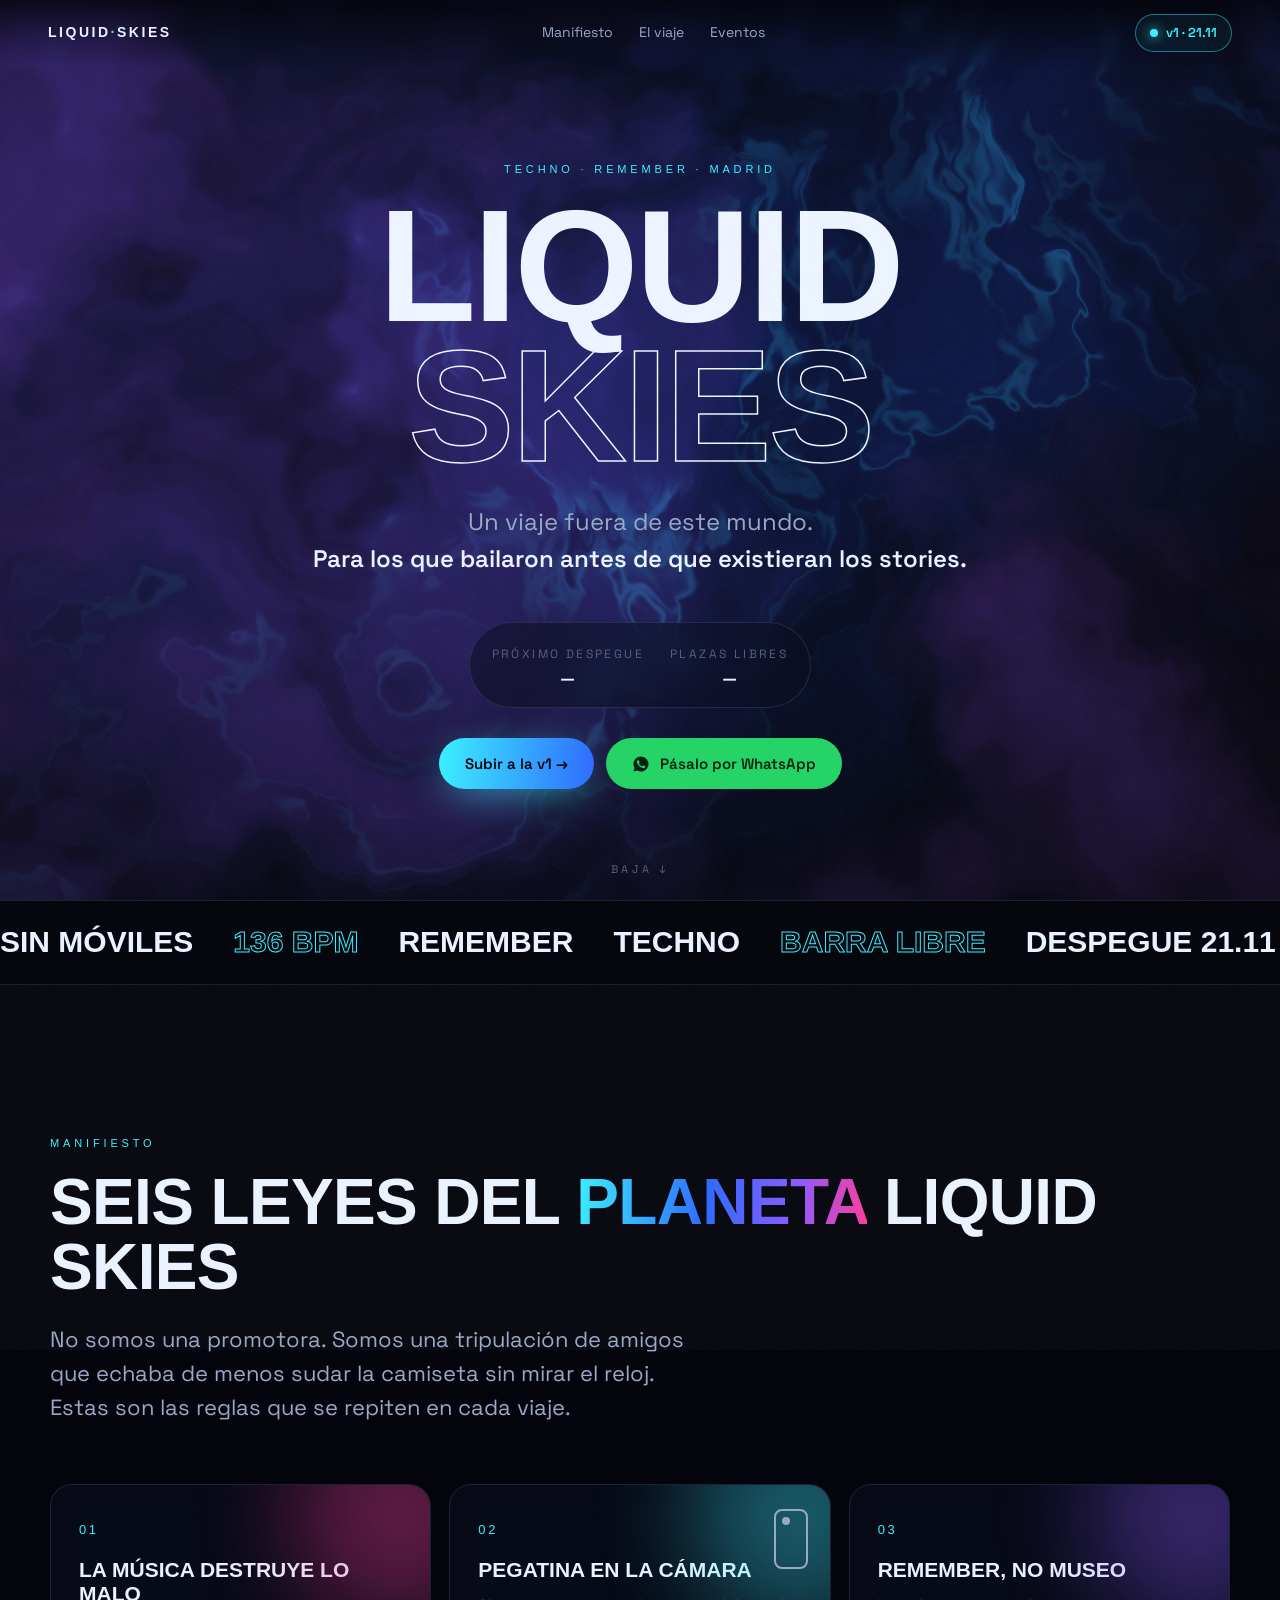
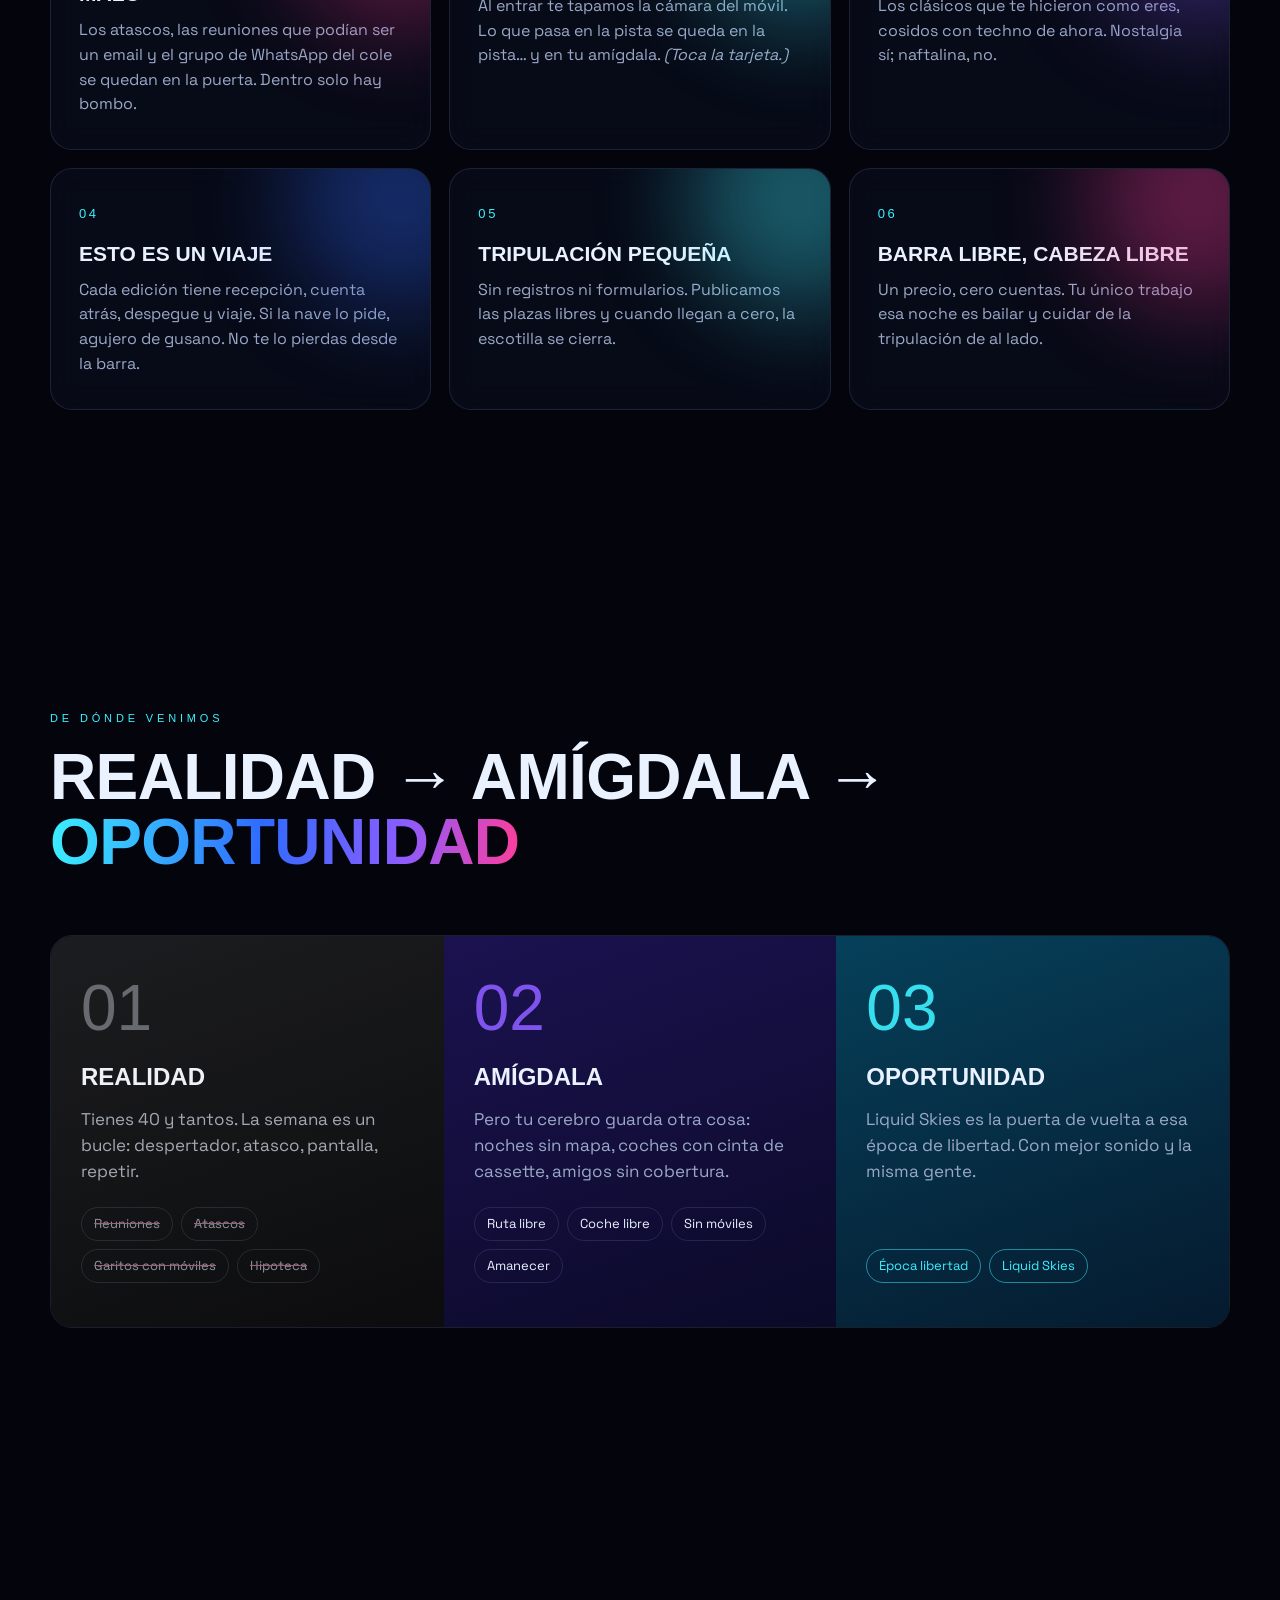
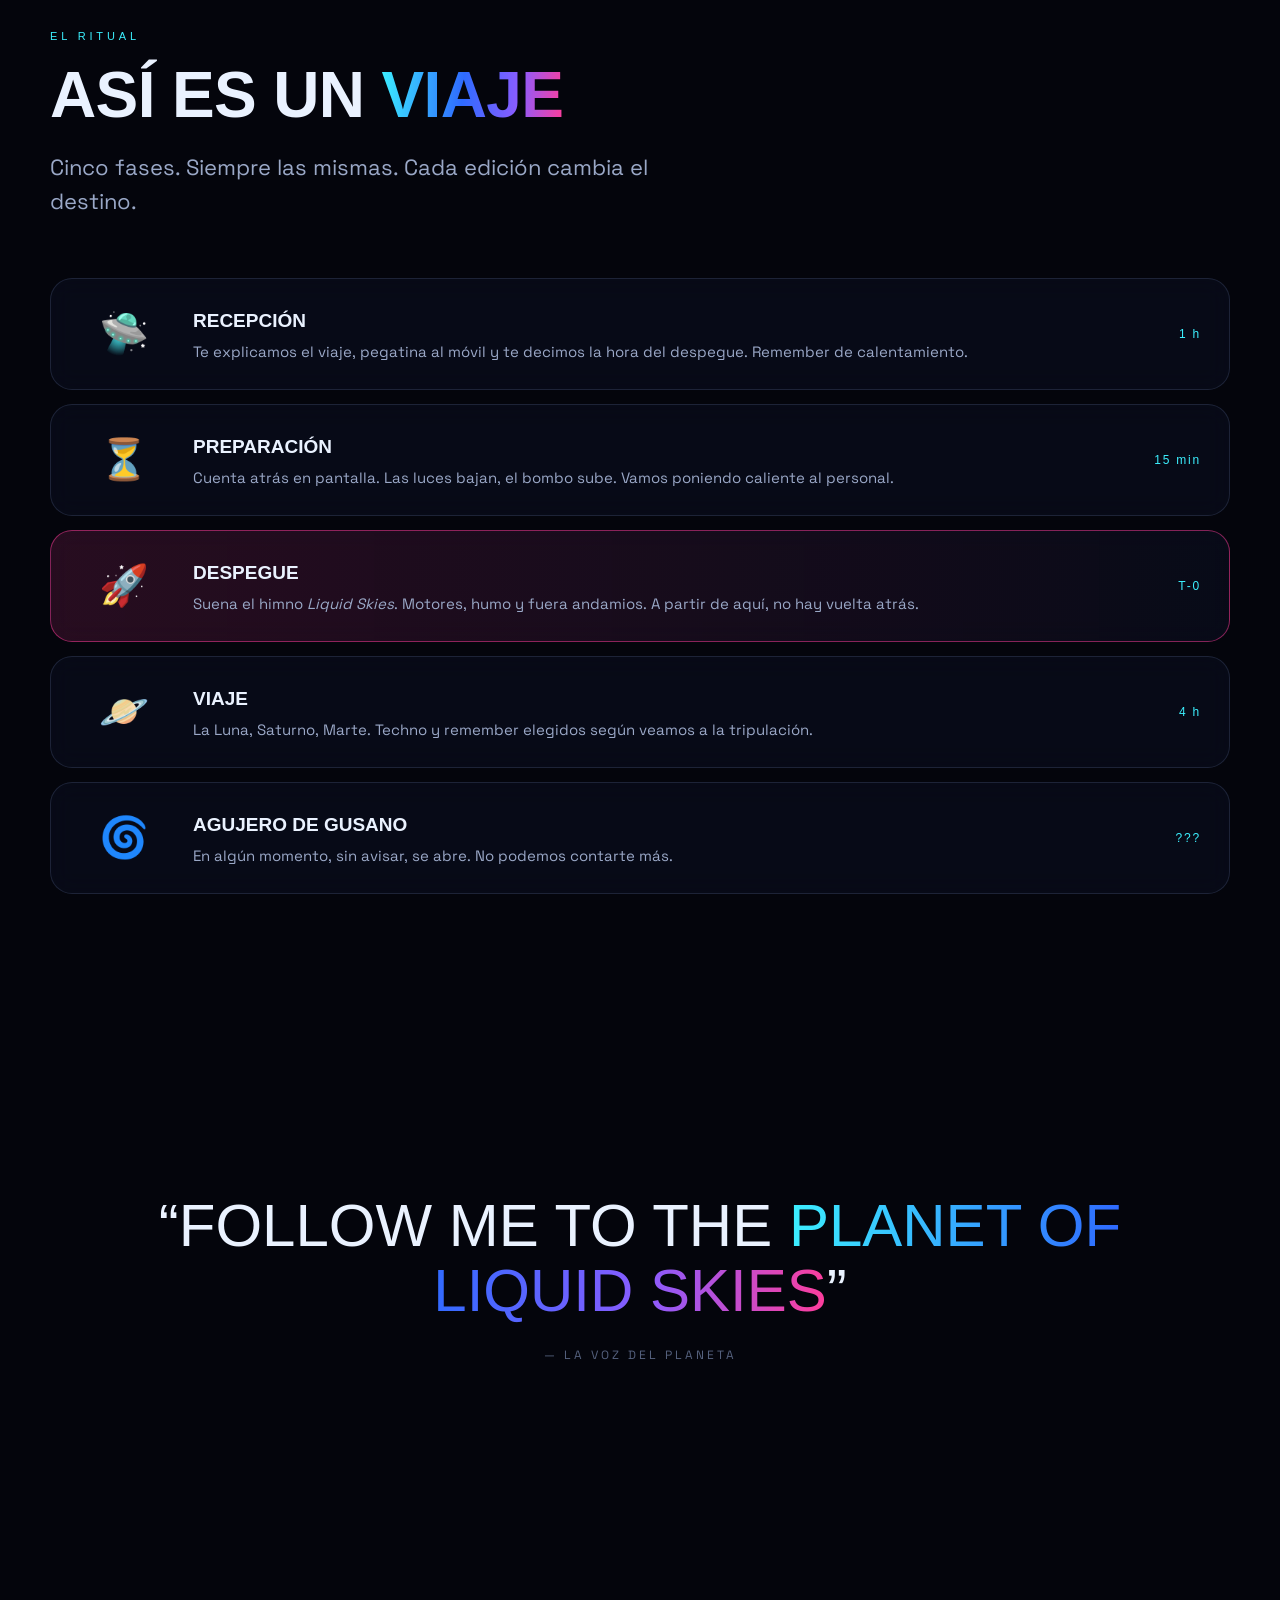
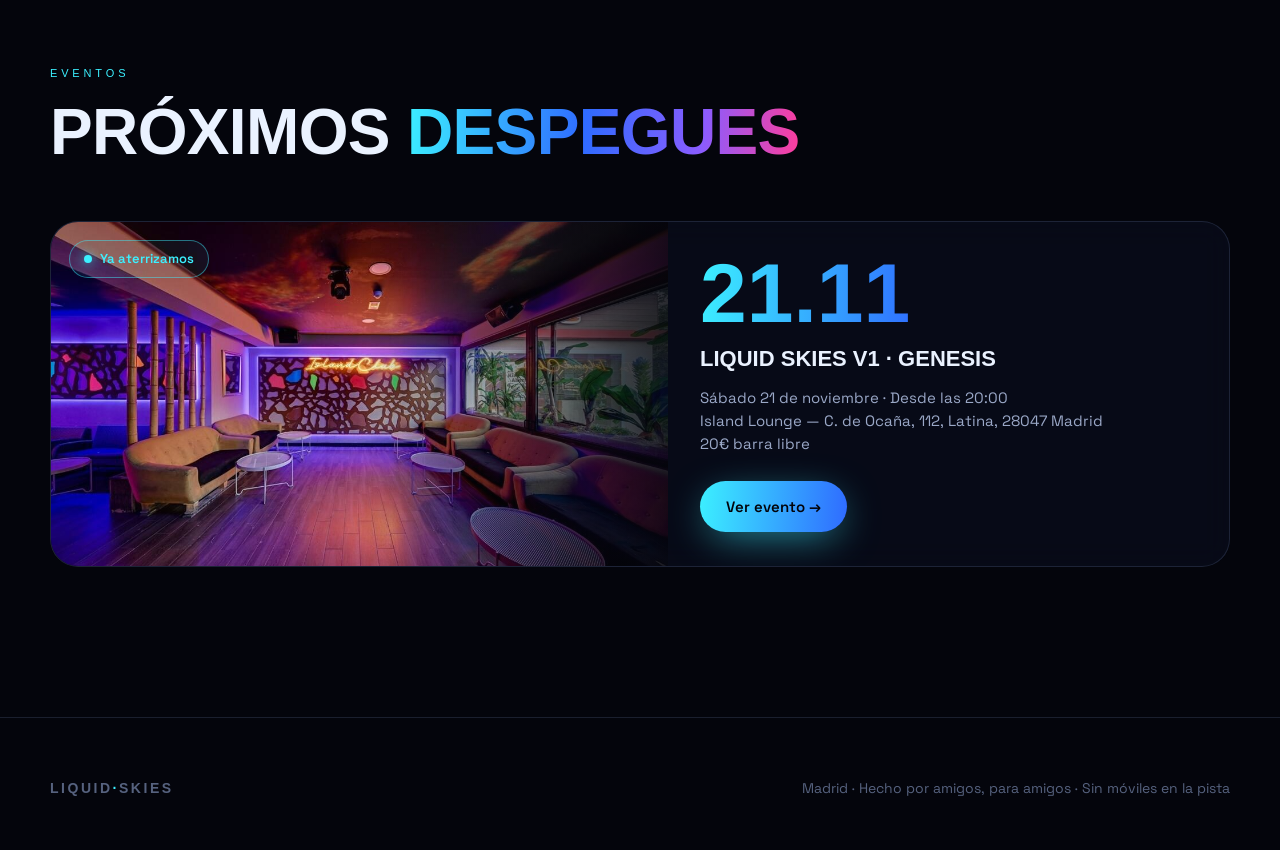
==== index.html @ a75ad68e "Liquid Skies web v1: manifiesto, viaje, evento v1 y plazas libres Co-Authored-By: Claude Opus 5.5 <n" ====
<!doctype html>
<html lang="es">
<head>
<meta charset="utf-8">
<meta name="viewport" content="width=device-width, initial-scale=1, viewport-fit=cover">
<title>Liquid Skies · Techno & Remember · Madrid</title>
<meta name="description" content="Liquid Skies: un viaje fuera de este mundo. Fiestas de techno y remember en Madrid para los que bailaron antes de que existieran los stories.">
<link rel="canonical" href="https://liquid-skies.netlify.app/">
<meta name="theme-color" content="#04050c">
<meta property="og:type" content="website">
<meta property="og:site_name" content="Liquid Skies">
<meta property="og:locale" content="es_ES">
<meta property="og:url" content="https://liquid-skies.netlify.app/">
<meta property="og:title" content="Liquid Skies · Un viaje fuera de este mundo">
<meta property="og:description" content="Techno & remember en Madrid. Próximo despegue: sábado 21 de noviembre en Island Lounge.">
<meta property="og:image" content="https://liquid-skies.netlify.app/img/og-home.jpg">
<meta property="og:image:width" content="1200">
<meta property="og:image:height" content="630">
<meta name="twitter:card" content="summary_large_image">
<meta name="twitter:image" content="https://liquid-skies.netlify.app/img/og-home.jpg">
<link rel="icon" href="/img/favicon.svg" type="image/svg+xml">
<link rel="apple-touch-icon" href="/img/apple-touch-icon.png">
<link rel="preconnect" href="https://fonts.googleapis.com">
<link rel="preconnect" href="https://fonts.gstatic.com" crossorigin>
<link href="https://fonts.googleapis.com/css2?family=Space+Grotesk:wght@400;500;600;700&family=Syncopate:wght@400;700&display=swap" rel="stylesheet">
<link rel="stylesheet" href="/css/style.css">
</head>
<body data-share="🌌 Liquid Skies v1 · Techno & Remember · Sáb 21 Nov, Island Lounge (Latina) desde las 20:00. Barra libre 20€. ¿Te subes a la nave?">
<canvas id="sky" aria-hidden="true"></canvas>
<div class="grain" aria-hidden="true"></div>

<nav class="nav">
  <a class="logo" href="/">LIQUID<span>·</span>SKIES</a>
  <ul>
    <li><a href="#manifiesto">Manifiesto</a></li>
    <li><a href="#viaje">El viaje</a></li>
    <li><a href="#eventos">Eventos</a></li>
  </ul>
  <a class="pill" href="/eventos/v1/"><i class="dot"></i>v1 · 21.11</a>
</nav>

<header class="hero">
  <div>
    <p class="eyebrow">Techno · Remember · Madrid</p>
    <h1>Liquid<span class="l2">Skies</span></h1>
    <p class="tag">Un viaje fuera de este mundo.<br><b>Para los que bailaron antes de que existieran los stories.</b></p>
    <div class="hero-card">
      <span><span class="k">Próximo despegue</span><br><span class="v" id="count-mini">—</span></span>
      <span><span class="k">Plazas libres</span><br><span class="v" data-seats-num>—</span></span>
    </div>
    <div class="btns">
      <a class="btn primary" href="/eventos/v1/">Subir a la v1 →</a>
      <a class="btn wa" data-wa target="_blank" rel="noopener"><svg viewBox="0 0 24 24" fill="currentColor"><path d="M12 2a10 10 0 0 0-8.6 15.1L2 22l5-1.3A10 10 0 1 0 12 2Zm5.4 14.2c-.2.6-1.3 1.2-1.8 1.2-.5.1-1 .1-3.3-.8-2.8-1.1-4.5-4-4.7-4.2-.1-.2-1.1-1.5-1.1-2.8s.7-2 1-2.3c.2-.3.5-.3.7-.3h.5c.2 0 .4 0 .6.5l.8 2c.1.2.1.3 0 .5l-.3.5-.4.4c-.1.1-.3.3-.1.6.2.3.8 1.3 1.7 2.1 1.2 1 2.1 1.3 2.4 1.5.3.1.5.1.6-.1l.9-1c.2-.3.4-.2.6-.1l1.9.9c.3.1.5.2.5.3.1.2.1.7-.1 1.3Z"/></svg>Pásalo por WhatsApp</a>
    </div>
  </div>
  <span class="scroll-hint">Baja ↓</span>
</header>

<div class="marquee" aria-hidden="true"><div class="track">
  <span>Sin móviles</span><span>136 BPM</span><span>Remember</span><span>Techno</span><span>Barra libre</span><span>Despegue 21.11</span><span>Madrid</span><span>Liquid Skies</span>
  <span>Sin móviles</span><span>136 BPM</span><span>Remember</span><span>Techno</span><span>Barra libre</span><span>Despegue 21.11</span><span>Madrid</span><span>Liquid Skies</span>
</div></div>

<section id="manifiesto">
  <div class="wrap">
    <p class="eyebrow rv">Manifiesto</p>
    <h2 class="rv">Seis leyes del <span class="grad">planeta</span> Liquid Skies</h2>
    <p class="lead rv">No somos una promotora. Somos una tripulación de amigos que echaba de menos sudar la camiseta sin mirar el reloj. Estas son las reglas que se repiten en cada viaje.</p>
    <div class="rules">
      <article class="rule rv">
        <div class="glow" style="background:var(--pink)"></div>
        <span class="n">01</span>
        <h3>La música destruye lo malo</h3>
        <p>Los atascos, las reuniones que podían ser un email y el grupo de WhatsApp del cole se quedan en la puerta. Dentro solo hay bombo.</p>
      </article>
      <article class="rule rv">
        <div class="glow" style="background:var(--cyan)"></div>
        <div class="phone" aria-hidden="true"><i class="sticker"></i></div>
        <span class="n">02</span>
        <h3>Pegatina en la cámara</h3>
        <p>Al entrar te tapamos la cámara del móvil. Lo que pasa en la pista se queda en la pista… y en tu amígdala. <em>(Toca la tarjeta.)</em></p>
      </article>
      <article class="rule rv">
        <div class="glow" style="background:var(--violet)"></div>
        <span class="n">03</span>
        <h3>Remember, no museo</h3>
        <p>Los clásicos que te hicieron como eres, cosidos con techno de ahora. Nostalgia sí; naftalina, no.</p>
      </article>
      <article class="rule rv">
        <div class="glow" style="background:var(--blue)"></div>
        <span class="n">04</span>
        <h3>Esto es un viaje</h3>
        <p>Cada edición tiene recepción, cuenta atrás, despegue y viaje. Si la nave lo pide, agujero de gusano. No te lo pierdas desde la barra.</p>
      </article>
      <article class="rule rv">
        <div class="glow" style="background:var(--cyan)"></div>
        <span class="n">05</span>
        <h3>Tripulación pequeña</h3>
        <p>Sin registros ni formularios. Publicamos las plazas libres y cuando llegan a cero, la escotilla se cierra.</p>
      </article>
      <article class="rule rv">
        <div class="glow" style="background:var(--pink)"></div>
        <span class="n">06</span>
        <h3>Barra libre, cabeza libre</h3>
        <p>Un precio, cero cuentas. Tu único trabajo esa noche es bailar y cuidar de la tripulación de al lado.</p>
      </article>
    </div>
  </div>
</section>

<section>
  <div class="wrap">
    <p class="eyebrow rv">De dónde venimos</p>
    <h2 class="rv">Realidad → Amígdala → <span class="grad">Oportunidad</span></h2>
    <div class="arc rv">
      <div class="a1">
        <span class="num">01</span>
        <h3>Realidad</h3>
        <p>Tienes 40 y tantos. La semana es un bucle: despertador, atasco, pantalla, repetir.</p>
        <ul><li>Reuniones</li><li>Atascos</li><li>Garitos con móviles</li><li>Hipoteca</li></ul>
      </div>
      <div class="a2">
        <span class="num">02</span>
        <h3>Amígdala</h3>
        <p>Pero tu cerebro guarda otra cosa: noches sin mapa, coches con cinta de cassette, amigos sin cobertura.</p>
        <ul><li>Ruta libre</li><li>Coche libre</li><li>Sin móviles</li><li>Amanecer</li></ul>
      </div>
      <div class="a3">
        <span class="num">03</span>
        <h3>Oportunidad</h3>
        <p>Liquid Skies es la puerta de vuelta a esa época de libertad. Con mejor sonido y la misma gente.</p>
        <ul><li>Época libertad</li><li>Liquid Skies</li></ul>
      </div>
    </div>
  </div>
</section>

<section id="viaje">
  <div class="wrap">
    <p class="eyebrow rv">El ritual</p>
    <h2 class="rv">Así es un <span class="grad">viaje</span></h2>
    <p class="lead rv">Cinco fases. Siempre las mismas. Cada edición cambia el destino.</p>
    <div class="trip">
      <div class="stage rv"><div class="ic">🛸</div><div><h3>Recepción</h3><p>Te explicamos el viaje, pegatina al móvil y te decimos la hora del despegue. Remember de calentamiento.</p></div><span class="t">1 h</span></div>
      <div class="stage rv"><div class="ic">⏳</div><div><h3>Preparación</h3><p>Cuenta atrás en pantalla. Las luces bajan, el bombo sube. Vamos poniendo caliente al personal.</p></div><span class="t">15 min</span></div>
      <div class="stage boom rv"><div class="ic">🚀</div><div><h3>Despegue</h3><p>Suena el himno <em>Liquid Skies</em>. Motores, humo y fuera andamios. A partir de aquí, no hay vuelta atrás.</p></div><span class="t">T-0</span></div>
      <div class="stage rv"><div class="ic">🪐</div><div><h3>Viaje</h3><p>La Luna, Saturno, Marte. Techno y remember elegidos según veamos a la tripulación.</p></div><span class="t">4 h</span></div>
      <div class="stage rv"><div class="ic">🌀</div><div><h3>Agujero de gusano</h3><p>En algún momento, sin avisar, se abre. No podemos contarte más.</p></div><span class="t">???</span></div>
    </div>
  </div>
</section>

<section class="quote">
  <div class="wrap">
    <blockquote class="rv">“Follow me to the <span class="grad">planet of liquid skies</span>”</blockquote>
    <cite class="rv">— la voz del planeta</cite>
  </div>
</section>

<section id="eventos">
  <div class="wrap">
    <p class="eyebrow rv">Eventos</p>
    <h2 class="rv">Próximos <span class="grad">despegues</span></h2>
    <div class="events" id="eventos-list"></div>
  </div>
</section>

<footer>
  <div class="wrap">
    <span class="logo">LIQUID<span>·</span>SKIES</span>
    <span>Madrid · Hecho por amigos, para amigos · Sin móviles en la pista</span>
  </div>
</footer>

<script src="/js/main.js" type="module"></script>
</body>
</html>
---- css/style.css ----
:root {
  --bg: #04050c;
  --bg-2: #0a0d1c;
  --ink: #eaf2ff;
  --ink-dim: #9aa8c7;
  --ink-faint: #56627f;
  --cyan: #3cf0ff;
  --blue: #2f6bff;
  --violet: #8b5cff;
  --pink: #ff3d9a;
  --line: rgba(160, 190, 255, 0.14);
  --glass: rgba(12, 16, 34, 0.55);
  --radius: 22px;
  --display: "Syncopate", "Arial Black", sans-serif;
  --body: "Space Grotesk", system-ui, sans-serif;
  --gutter: clamp(16px, 4vw, 48px);
}

* { box-sizing: border-box; margin: 0; padding: 0; }
html { scroll-behavior: smooth; }
body {
  background: var(--bg);
  color: var(--ink);
  font-family: var(--body);
  font-size: 17px;
  line-height: 1.55;
  overflow-x: hidden;
  -webkit-font-smoothing: antialiased;
}
img { max-width: 100%; display: block; }
a { color: inherit; }
::selection { background: var(--cyan); color: var(--bg); }

/* ---------- Sky canvas ---------- */
#sky {
  position: fixed; inset: 0; width: 100%; height: 100%;
  z-index: -2;
  background: radial-gradient(120% 80% at 50% 0%, #10225a 0%, #070b1f 45%, var(--bg) 100%);
}
.grain {
  position: fixed; inset: -50%; z-index: -1; pointer-events: none; opacity: .07;
  background-image: url("data:image/svg+xml;utf8,<svg xmlns='http://www.w3.org/2000/svg' width='160' height='160'><filter id='n'><feTurbulence type='fractalNoise' baseFrequency='.9' numOctaves='2'/></filter><rect width='100%' height='100%' filter='url(%23n)'/></svg>");
  animation: grain 1s steps(4) infinite;
}
@keyframes grain { 0%{transform:translate(0,0)} 25%{transform:translate(-3%,2%)} 50%{transform:translate(2%,-3%)} 75%{transform:translate(-2%,-1%)} }

/* ---------- Nav ---------- */
.nav {
  position: fixed; top: 0; left: 0; right: 0; z-index: 50;
  display: flex; align-items: center; justify-content: space-between; gap: 16px;
  padding: 14px var(--gutter);
  background: linear-gradient(to bottom, rgba(4,5,12,.85), rgba(4,5,12,0));
  backdrop-filter: blur(6px);
}
.logo { font-family: var(--display); font-weight: 700; letter-spacing: .18em; font-size: 14px; text-decoration: none; white-space: nowrap; }
.logo span { color: var(--cyan); }
.nav ul { display: flex; gap: 26px; list-style: none; font-size: 14px; }
.nav ul a { text-decoration: none; color: var(--ink-dim); transition: color .2s; }
.nav ul a:hover { color: var(--ink); }
.pill {
  display: inline-flex; align-items: center; gap: 8px;
  padding: 8px 14px; border-radius: 99px; font-size: 13px; font-weight: 600; text-decoration: none;
  border: 1px solid rgba(60,240,255,.45); color: var(--cyan); white-space: nowrap;
  background: rgba(60,240,255,.06);
}
.dot { width: 8px; height: 8px; border-radius: 50%; background: var(--cyan); box-shadow: 0 0 12px var(--cyan); animation: pulse 1.6s infinite; }
@keyframes pulse { 50% { opacity: .25; } }
@media (max-width: 760px) { .nav ul { display: none; } }

/* ---------- Layout ---------- */
section { padding: clamp(80px, 12vw, 150px) var(--gutter); position: relative; }
.wrap { max-width: 1180px; margin: 0 auto; }
.eyebrow { font-family: var(--display); font-size: 11px; letter-spacing: .35em; text-transform: uppercase; color: var(--cyan); margin-bottom: 18px; }
h2 { font-family: var(--display); font-weight: 700; font-size: clamp(30px, 5.4vw, 64px); line-height: 1.02; letter-spacing: -.01em; text-transform: uppercase; }
.lead { font-size: clamp(18px, 2vw, 22px); color: var(--ink-dim); max-width: 640px; margin-top: 22px; }
.grad { background: linear-gradient(95deg, var(--cyan), var(--blue) 45%, var(--violet) 75%, var(--pink)); -webkit-background-clip: text; background-clip: text; color: transparent; }

/* ---------- Hero ---------- */
.hero { min-height: 100svh; display: grid; place-items: center; text-align: center; padding-top: 110px; padding-bottom: 60px; }
.hero h1 {
  font-family: var(--display); font-weight: 700; text-transform: uppercase;
  font-size: clamp(44px, 12.5vw, 190px); line-height: .88; letter-spacing: -.02em;
  mix-blend-mode: screen;
}
.hero h1 .l2 { display: block; -webkit-text-stroke: 1.5px var(--ink); color: transparent; }
.hero .tag { margin-top: 26px; font-size: clamp(17px, 2.2vw, 24px); color: var(--ink-dim); }
.hero .tag b { color: var(--ink); font-weight: 600; }
.hero-card {
  margin: 44px auto 0; display: inline-flex; flex-wrap: wrap; justify-content: center; align-items: center; gap: 12px 26px;
  padding: 16px 22px; border-radius: 99px; border: 1px solid var(--line); background: var(--glass); backdrop-filter: blur(14px);
}
.hero-card .k { font-size: 12px; letter-spacing: .2em; text-transform: uppercase; color: var(--ink-faint); }
.hero-card .v { font-weight: 700; font-variant-numeric: tabular-nums; }
.btns { display: flex; flex-wrap: wrap; gap: 12px; justify-content: center; margin-top: 30px; }
.btn {
  display: inline-flex; align-items: center; gap: 10px; cursor: pointer;
  padding: 16px 26px; border-radius: 99px; font: 600 15px var(--body); text-decoration: none;
  border: 1px solid var(--line); color: var(--ink); background: rgba(255,255,255,.04);
  transition: transform .2s, background .2s, box-shadow .2s;
}
.btn:hover { transform: translateY(-2px); background: rgba(255,255,255,.08); }
.btn.primary { background: linear-gradient(95deg, var(--cyan), var(--blue)); color: #02030a; border: 0; box-shadow: 0 10px 40px -10px rgba(60,240,255,.7); }
.btn.wa { background: #25d366; color: #04210f; border: 0; }
.btn svg { width: 18px; height: 18px; }
.scroll-hint { position: absolute; bottom: 22px; left: 50%; transform: translateX(-50%); font-size: 11px; letter-spacing: .3em; color: var(--ink-faint); text-transform: uppercase; }

/* ---------- Marquee ---------- */
.marquee { overflow: hidden; border-block: 1px solid var(--line); padding: 18px 0; background: rgba(4,5,12,.6); backdrop-filter: blur(4px); }
.marquee .track { display: flex; width: max-content; animation: marq 30s linear infinite; }
.marquee span { font-family: var(--display); font-weight: 700; font-size: clamp(18px, 2.6vw, 30px); text-transform: uppercase; padding-right: 40px; white-space: nowrap; }
.marquee span:nth-child(3n+2) { color: transparent; -webkit-text-stroke: 1px var(--cyan); }
@keyframes marq { to { transform: translateX(-50%); } }

/* ---------- Manifiesto ---------- */
.rules { display: grid; grid-template-columns: repeat(auto-fit, minmax(300px, 1fr)); gap: 18px; margin-top: 60px; }
.rule {
  position: relative; padding: 30px 28px 32px; border-radius: var(--radius);
  border: 1px solid var(--line); background: var(--glass); backdrop-filter: blur(14px);
  overflow: hidden; transition: transform .35s, border-color .35s;
}
.rule:hover { transform: translateY(-6px) rotate(-.4deg); border-color: rgba(60,240,255,.5); }
.rule .n { font-family: var(--display); font-size: 13px; color: var(--cyan); letter-spacing: .2em; }
.rule h3 { font-family: var(--display); text-transform: uppercase; font-size: 21px; line-height: 1.15; margin: 16px 0 12px; }
.rule p { color: var(--ink-dim); font-size: 16px; }
.rule .glow { position: absolute; width: 220px; height: 220px; right: -80px; top: -80px; border-radius: 50%; filter: blur(50px); opacity: .35; pointer-events: none; }

/* phone + sticker */
.phone { position: absolute; right: 22px; top: 24px; width: 34px; height: 60px; border-radius: 8px; border: 2px solid var(--ink-dim); }
.phone::before { content: ""; position: absolute; top: 6px; left: 6px; width: 8px; height: 8px; border-radius: 50%; background: var(--ink-dim); }
.phone .sticker {
  position: absolute; top: 1px; left: 1px; width: 20px; height: 20px; border-radius: 50%;
  background: conic-gradient(var(--cyan), var(--violet), var(--pink), var(--cyan));
  transform: scale(0) rotate(-120deg); transition: transform .45s cubic-bezier(.3,1.8,.5,1);
}
.rule:hover .phone .sticker, .rule.stuck .phone .sticker { transform: scale(1) rotate(0); }

/* ---------- Realidad / Amígdala / Oportunidad ---------- */
.arc { display: grid; grid-template-columns: repeat(3, 1fr); gap: 0; margin-top: 60px; border-radius: var(--radius); overflow: hidden; border: 1px solid var(--line); }
.arc > div { padding: 40px 30px 44px; position: relative; min-height: 360px; display: flex; flex-direction: column; }
.arc .num { font-family: var(--display); font-size: 64px; line-height: 1; opacity: .9; }
.arc h3 { font-family: var(--display); text-transform: uppercase; font-size: 24px; margin: 18px 0 10px; }
.arc p { color: var(--ink-dim); }
.arc ul { list-style: none; margin-top: auto; padding-top: 22px; display: flex; flex-wrap: wrap; gap: 8px; }
.arc li { font-size: 13px; padding: 6px 12px; border-radius: 99px; border: 1px solid var(--line); }
.arc .a1 { background: linear-gradient(160deg, #1a1d26, #0b0c11); filter: saturate(.3); }
.arc .a1 .num { color: #6b7385; }
.arc .a1 li { text-decoration: line-through; text-decoration-color: var(--pink); color: #8b93a6; }
.arc .a2 { background: linear-gradient(160deg, #1b1250, #0b0a28); }
.arc .a2 .num { color: var(--violet); }
.arc .a3 { background: linear-gradient(160deg, #06405a, #051a2e); }
.arc .a3 .num { color: var(--cyan); }
.arc .a3 li { border-color: rgba(60,240,255,.5); color: var(--cyan); }
@media (max-width: 860px) { .arc { grid-template-columns: 1fr; } .arc > div { min-height: 0; } }

/* ---------- Viaje (timeline) ---------- */
.trip { margin-top: 60px; display: grid; gap: 14px; }
.stage {
  display: grid; grid-template-columns: 90px 1fr auto; gap: 24px; align-items: center;
  padding: 24px 28px; border-radius: var(--radius); border: 1px solid var(--line); background: var(--glass); backdrop-filter: blur(12px);
}
.stage .ic { font-size: 40px; text-align: center; }
.stage h3 { font-family: var(--display); text-transform: uppercase; font-size: 19px; }
.stage p { color: var(--ink-dim); font-size: 15px; margin-top: 4px; }
.stage .t { font-family: var(--display); font-size: 12px; letter-spacing: .15em; color: var(--cyan); text-align: right; white-space: nowrap; }
.stage.boom { border-color: rgba(255,61,154,.5); background: linear-gradient(90deg, rgba(255,61,154,.14), var(--glass)); }
@media (max-width: 640px) {
  .stage { grid-template-columns: 50px 1fr; gap: 14px; padding: 20px; }
  .stage .ic { font-size: 30px; }
  .stage .t { grid-column: 2; text-align: left; }
}

/* ---------- Quote ---------- */
.quote { text-align: center; }
.quote blockquote { font-family: var(--display); text-transform: uppercase; font-size: clamp(26px, 5vw, 60px); line-height: 1.08; max-width: 1000px; margin: 0 auto; }
.quote cite { display: block; margin-top: 22px; color: var(--ink-faint); font-style: normal; letter-spacing: .25em; font-size: 12px; text-transform: uppercase; }

/* ---------- Eventos ---------- */
.events { display: grid; gap: 22px; margin-top: 56px; }
.ev {
  display: grid; grid-template-columns: 1.1fr 1fr; border-radius: 28px; overflow: hidden;
  border: 1px solid var(--line); background: var(--glass); backdrop-filter: blur(14px); text-decoration: none;
  transition: transform .35s, border-color .35s;
}
.ev:hover { transform: translateY(-4px); border-color: rgba(60,240,255,.5); }
.ev .ph { position: relative; min-height: 320px; background-size: cover; background-position: center; }
.ev .ph::after { content: ""; position: absolute; inset: 0; background: linear-gradient(90deg, transparent 50%, rgba(4,5,12,.85)); }
.ev .badge { position: absolute; z-index: 2; left: 18px; top: 18px; }
.ev .info { padding: 34px 32px; display: flex; flex-direction: column; gap: 10px; }
.ev .date { font-family: var(--display); font-size: clamp(48px, 7vw, 84px); line-height: .9; font-weight: 700; }
.ev h3 { font-family: var(--display); text-transform: uppercase; font-size: 22px; }
.ev .meta { color: var(--ink-dim); font-size: 15px; }
.ev .cta { margin-top: auto; padding-top: 16px; display: flex; align-items: center; justify-content: space-between; gap: 12px; flex-wrap: wrap; }
.seats { display: inline-flex; align-items: baseline; gap: 8px; }
.seats b { font-family: var(--display); font-size: 34px; color: var(--cyan); font-variant-numeric: tabular-nums; }
.seats span { font-size: 13px; color: var(--ink-dim); text-transform: uppercase; letter-spacing: .15em; }
.seats.low b { color: var(--pink); }
.seats.zero b { color: var(--ink-faint); }
@media (max-width: 800px) { .ev { grid-template-columns: 1fr; } .ev .ph { min-height: 220px; } .ev .ph::after { background: linear-gradient(180deg, transparent 50%, rgba(4,5,12,.85)); } }

/* ---------- Event page ---------- */
.ev-hero { min-height: 100svh; display: flex; align-items: flex-end; padding: 120px var(--gutter) 70px; }
.ev-hero .big { font-family: var(--display); font-weight: 700; font-size: clamp(90px, 24vw, 330px); line-height: .8; letter-spacing: -.04em; }
.ev-hero .v { font-family: var(--display); text-transform: uppercase; font-size: clamp(22px, 3.6vw, 44px); margin-top: 14px; }
.ev-hero .sub { color: var(--ink-dim); font-size: clamp(17px, 2vw, 21px); margin-top: 12px; }
.facts { display: grid; grid-template-columns: repeat(auto-fit, minmax(230px, 1fr)); gap: 14px; margin-top: 36px; }
.fact { padding: 22px 24px; border-radius: 18px; border: 1px solid var(--line); background: var(--glass); backdrop-filter: blur(12px); }
.fact .k { font-size: 11px; letter-spacing: .25em; text-transform: uppercase; color: var(--ink-faint); }
.fact .val { font-size: 19px; font-weight: 600; margin-top: 6px; }
.fact .val small { display: block; font-size: 14px; color: var(--ink-dim); font-weight: 400; }
.fact.hot { border-color: rgba(60,240,255,.5); }
.count { display: flex; gap: 10px; margin-top: 30px; flex-wrap: wrap; }
.count div { flex: 1; min-width: 70px; max-width: 110px; padding: 14px 12px; text-align: center; border-radius: 16px; border: 1px solid var(--line); background: var(--glass); }
.count b { display: block; font-family: var(--display); font-size: 34px; font-variant-numeric: tabular-nums; }
.count span { font-size: 11px; letter-spacing: .2em; text-transform: uppercase; color: var(--ink-faint); }
.gallery { display: grid; grid-template-columns: repeat(auto-fill, minmax(240px, 1fr)); gap: 10px; margin-top: 40px; }
.gallery img { width: 100%; aspect-ratio: 3/2; object-fit: cover; border-radius: 14px; filter: saturate(1.1) contrast(1.05); transition: transform .4s; }
.gallery img:hover { transform: scale(1.03); }
.map { margin-top: 40px; border-radius: var(--radius); overflow: hidden; border: 1px solid var(--line); height: 380px; }
.map iframe { width: 100%; height: 100%; border: 0; filter: invert(.92) hue-rotate(185deg) saturate(.8); }
.share { display: flex; flex-wrap: wrap; gap: 10px; margin-top: 26px; }
.toast { position: fixed; bottom: 24px; left: 50%; transform: translate(-50%, 120px); background: var(--ink); color: var(--bg); padding: 12px 20px; border-radius: 99px; font-weight: 600; transition: transform .35s; z-index: 99; }
.toast.on { transform: translate(-50%, 0); }

/* ---------- Footer ---------- */
footer { padding: 60px var(--gutter) 50px; border-top: 1px solid var(--line); color: var(--ink-faint); font-size: 14px; }
footer .wrap { display: flex; flex-wrap: wrap; justify-content: space-between; gap: 20px; align-items: center; }

/* ---------- Reveal ---------- */
.rv { opacity: 0; transform: translateY(30px); transition: opacity .9s, transform .9s cubic-bezier(.2,.7,.2,1); }
.rv.in { opacity: 1; transform: none; }
@media (prefers-reduced-motion: reduce) {
  .rv { opacity: 1; transform: none; }
  .marquee .track, .grain, .dot { animation: none; }
}
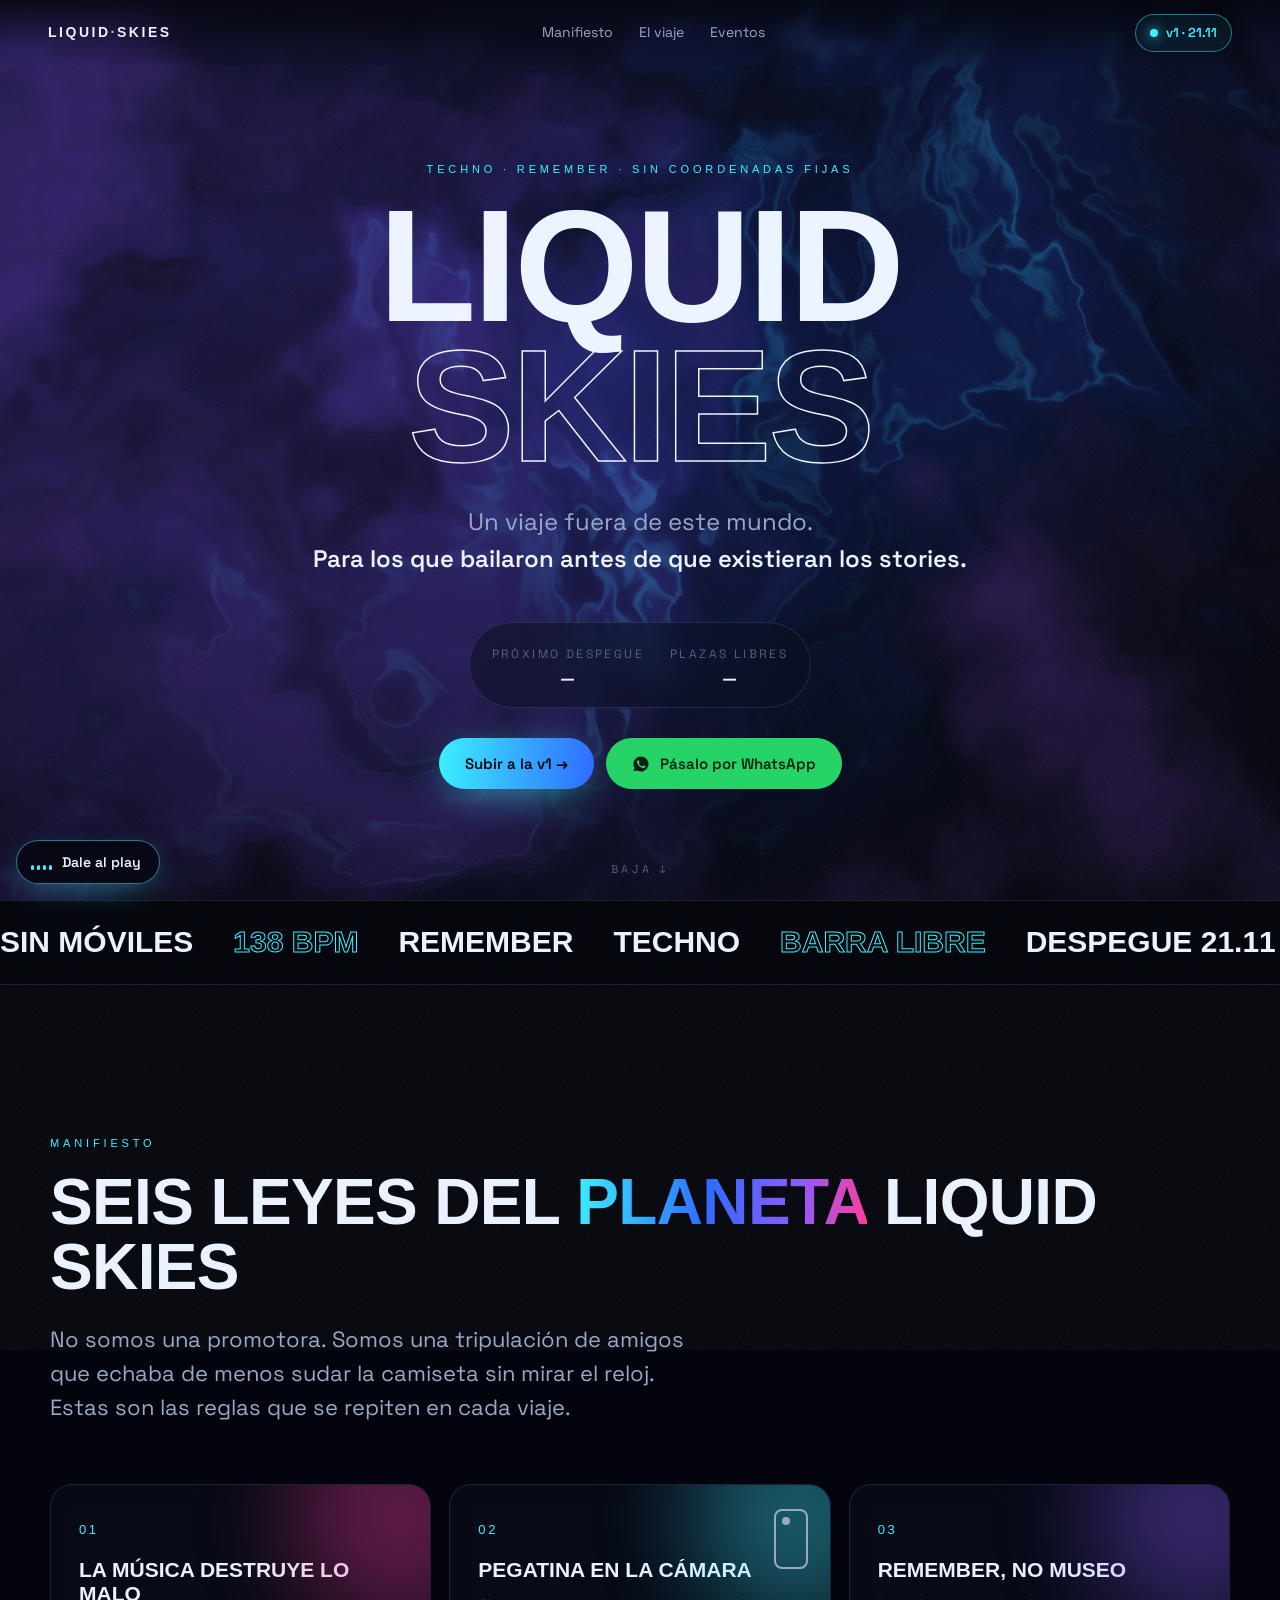
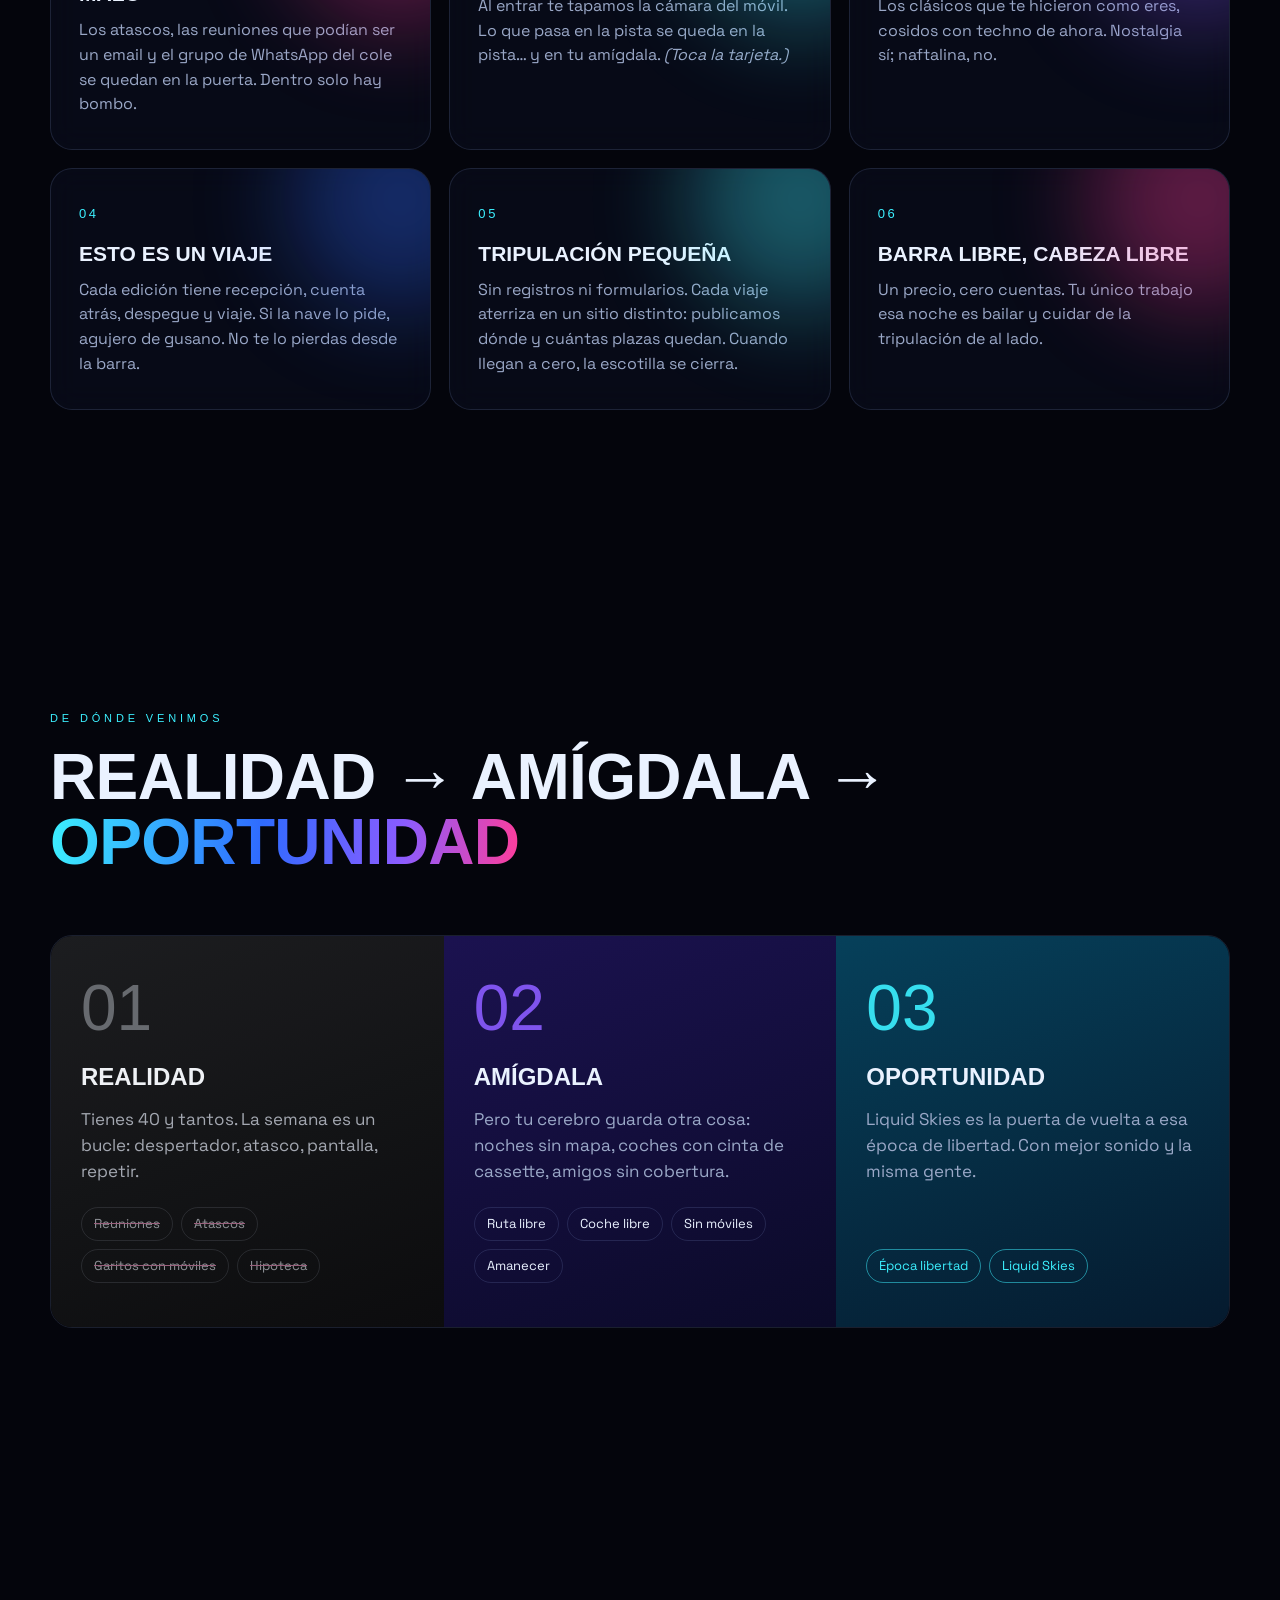
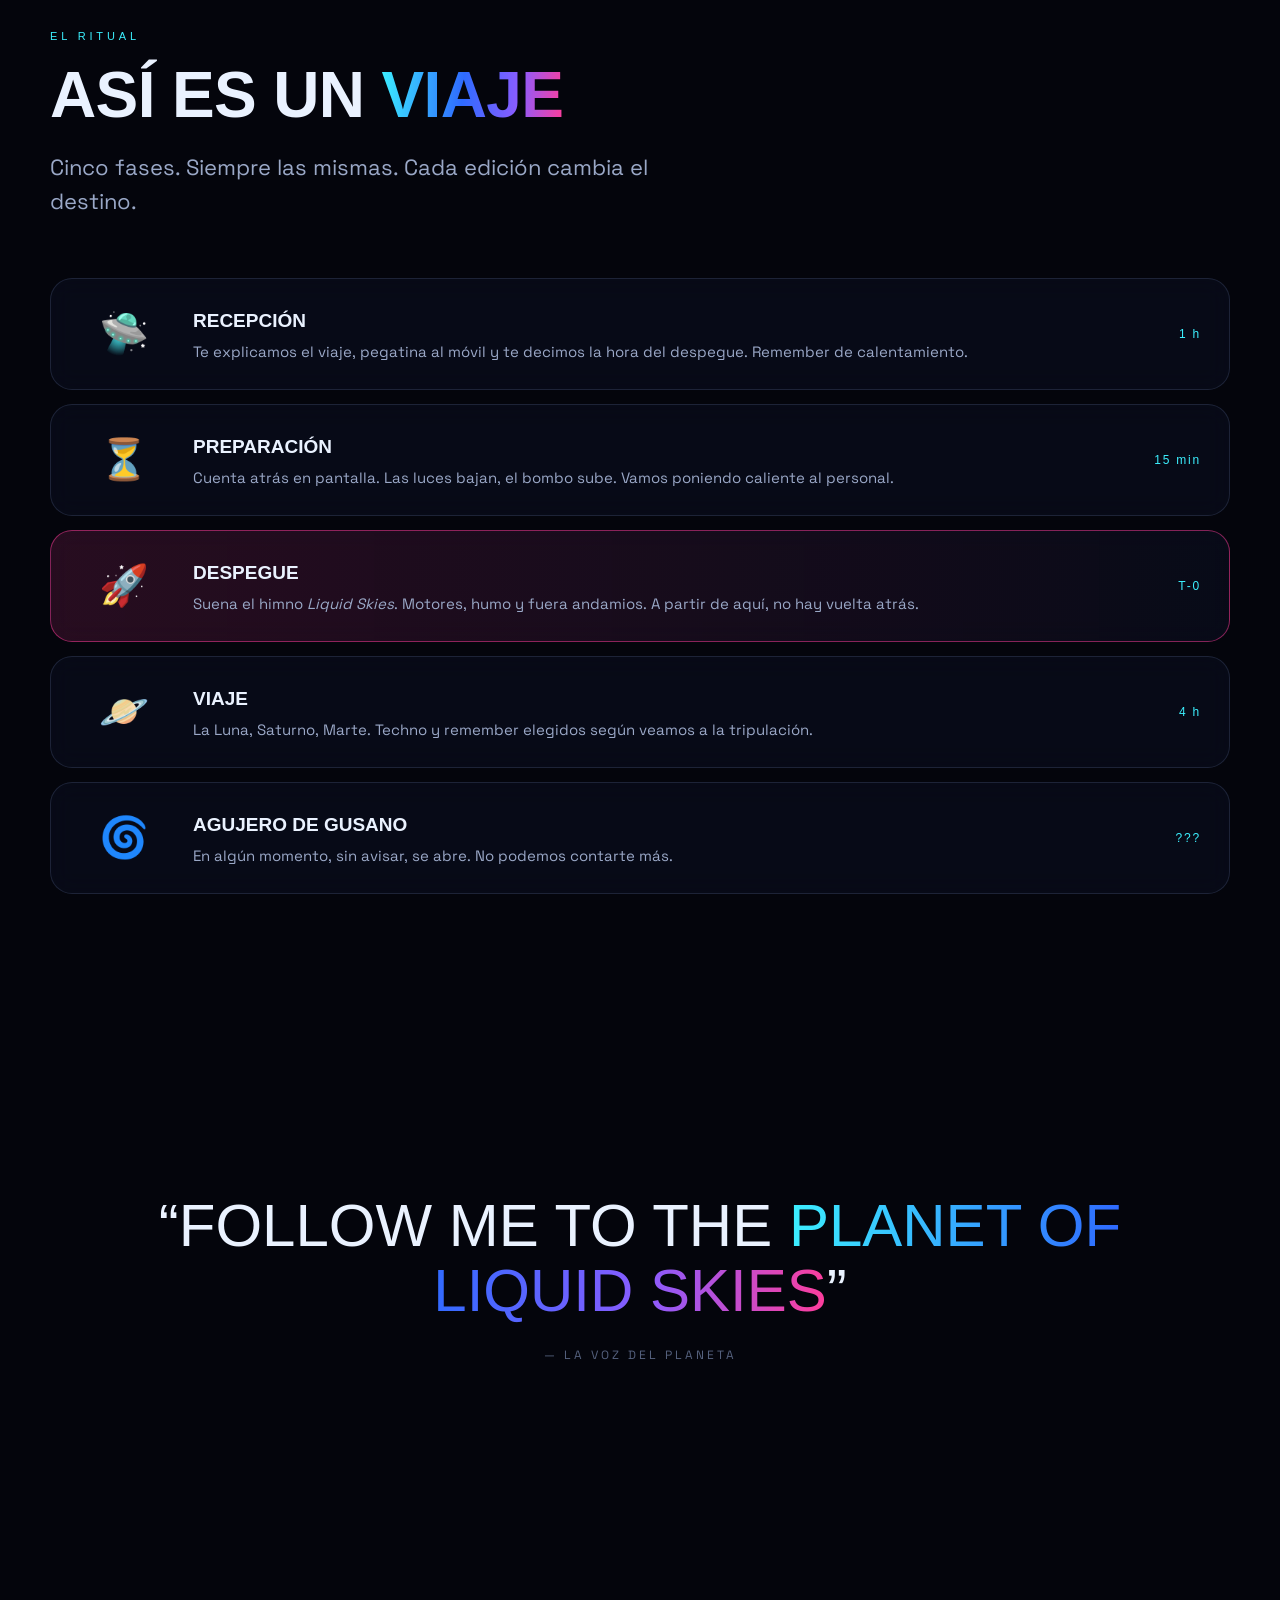
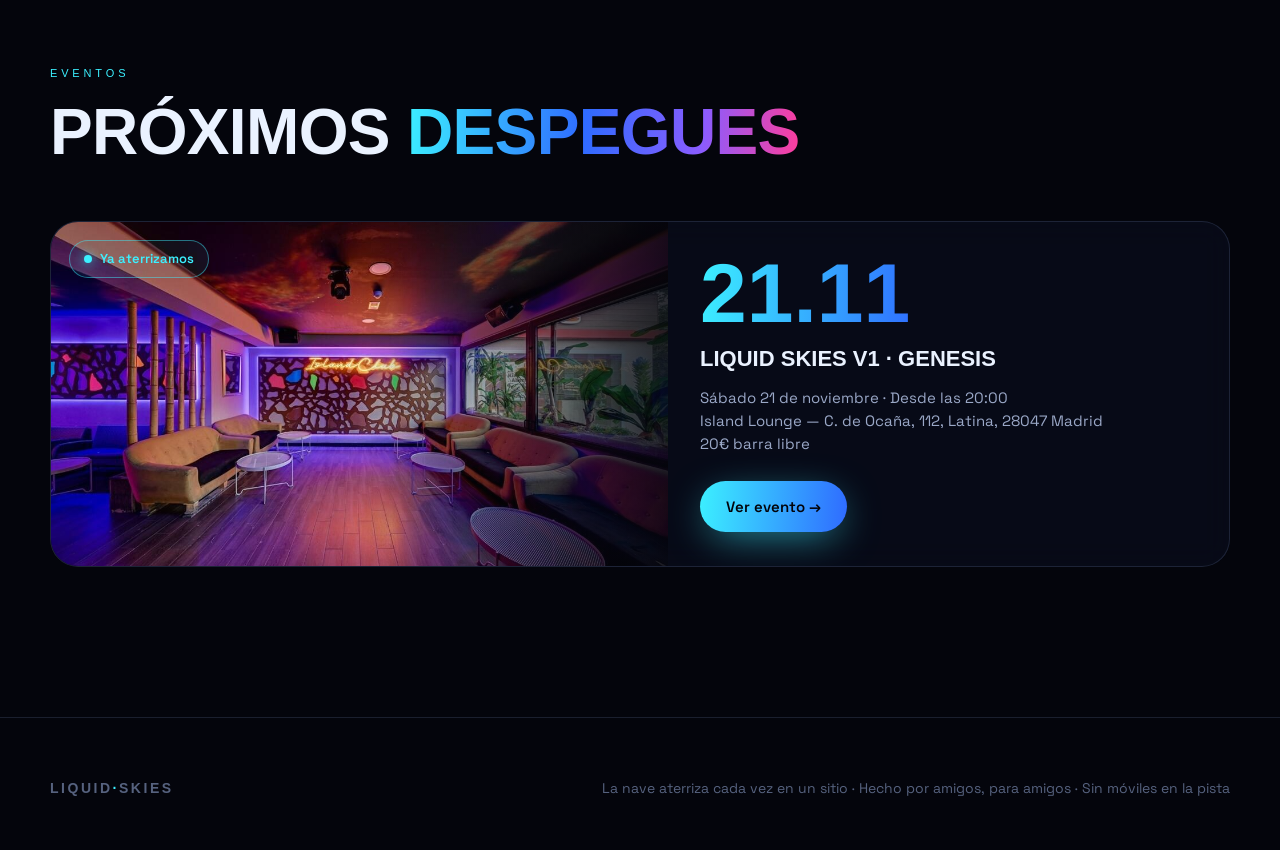
==== commit ed6ab7a8: "Movimiento nómada (sin Madrid fijo), player a la izquierda, autoplay; 97 plazas Co-Authored-By: Clau" ====
--- a/index.html
+++ b/index.html
@@ -3,8 +3,8 @@
 <head>
 <meta charset="utf-8">
 <meta name="viewport" content="width=device-width, initial-scale=1, viewport-fit=cover">
-<title>Liquid Skies · Techno & Remember · Madrid</title>
-<meta name="description" content="Liquid Skies: un viaje fuera de este mundo. Fiestas de techno y remember en Madrid para los que bailaron antes de que existieran los stories.">
+<title>Liquid Skies · Techno & Remember</title>
+<meta name="description" content="Liquid Skies: un viaje fuera de este mundo. Un movimiento nómada de techno y remember para los que bailaron antes de que existieran los stories.">
 <link rel="canonical" href="https://liquid-skies.netlify.app/">
 <meta name="theme-color" content="#04050c">
 <meta property="og:type" content="website">
@@ -12,7 +12,7 @@
 <meta property="og:locale" content="es_ES">
 <meta property="og:url" content="https://liquid-skies.netlify.app/">
 <meta property="og:title" content="Liquid Skies · Un viaje fuera de este mundo">
-<meta property="og:description" content="Techno & remember en Madrid. Próximo despegue: sábado 21 de noviembre en Island Lounge.">
+<meta property="og:description" content="Techno & remember sin coordenadas fijas. Próximo despegue: sábado 21 de noviembre en Island Lounge.">
 <meta property="og:image" content="https://liquid-skies.netlify.app/img/og-home.jpg">
 <meta property="og:image:width" content="1200">
 <meta property="og:image:height" content="630">
@@ -41,7 +41,7 @@
 
 <header class="hero">
   <div>
-    <p class="eyebrow">Techno · Remember · Madrid</p>
+    <p class="eyebrow">Techno · Remember · Sin coordenadas fijas</p>
     <h1>Liquid<span class="l2">Skies</span></h1>
     <p class="tag">Un viaje fuera de este mundo.<br><b>Para los que bailaron antes de que existieran los stories.</b></p>
     <div class="hero-card">
@@ -57,8 +57,8 @@
 </header>
 
 <div class="marquee" aria-hidden="true"><div class="track">
-  <span>Sin móviles</span><span>136 BPM</span><span>Remember</span><span>Techno</span><span>Barra libre</span><span>Despegue 21.11</span><span>Madrid</span><span>Liquid Skies</span>
-  <span>Sin móviles</span><span>136 BPM</span><span>Remember</span><span>Techno</span><span>Barra libre</span><span>Despegue 21.11</span><span>Madrid</span><span>Liquid Skies</span>
+  <span>Sin móviles</span><span>138 BPM</span><span>Remember</span><span>Techno</span><span>Barra libre</span><span>Despegue 21.11</span><span>Aterrizaje sorpresa</span><span>Liquid Skies</span>
+  <span>Sin móviles</span><span>138 BPM</span><span>Remember</span><span>Techno</span><span>Barra libre</span><span>Despegue 21.11</span><span>Aterrizaje sorpresa</span><span>Liquid Skies</span>
 </div></div>
 
 <section id="manifiesto">
@@ -96,7 +96,7 @@
         <div class="glow" style="background:var(--cyan)"></div>
         <span class="n">05</span>
         <h3>Tripulación pequeña</h3>
-        <p>Sin registros ni formularios. Publicamos las plazas libres y cuando llegan a cero, la escotilla se cierra.</p>
+        <p>Sin registros ni formularios. Cada viaje aterriza en un sitio distinto: publicamos dónde y cuántas plazas quedan. Cuando llegan a cero, la escotilla se cierra.</p>
       </article>
       <article class="rule rv">
         <div class="glow" style="background:var(--pink)"></div>
@@ -168,7 +168,7 @@
 <footer>
   <div class="wrap">
     <span class="logo">LIQUID<span>·</span>SKIES</span>
-    <span>Madrid · Hecho por amigos, para amigos · Sin móviles en la pista</span>
+    <span>La nave aterriza cada vez en un sitio · Hecho por amigos, para amigos · Sin móviles en la pista</span>
   </div>
 </footer>
 
--- a/css/style.css
+++ b/css/style.css
@@ -232,3 +232,20 @@
   .rv { opacity: 1; transform: none; }
   .marquee .track, .grain, .dot { animation: none; }
 }
+
+/* ---------- Música ---------- */
+.music {
+  position: fixed; left: 16px; bottom: 16px; z-index: 60; cursor: pointer;
+  display: inline-flex; align-items: center; gap: 10px; padding: 12px 18px 12px 14px; border-radius: 99px;
+  border: 1px solid rgba(60,240,255,.5); background: rgba(4,5,12,.75); backdrop-filter: blur(10px);
+  color: var(--ink); font: 600 14px var(--body); box-shadow: 0 10px 30px -10px rgba(60,240,255,.5);
+  animation: nudge 2.4s ease-in-out infinite;
+}
+.music.on { animation: none; }
+.music .eq { display: inline-flex; align-items: flex-end; gap: 3px; height: 16px; }
+.music .eq i { width: 3px; height: 30%; background: var(--cyan); border-radius: 2px; }
+.music.on .eq i { animation: eq .9s ease-in-out infinite; }
+.music.on .eq i:nth-child(2) { animation-delay: -.3s; } .music.on .eq i:nth-child(3) { animation-delay: -.6s; } .music.on .eq i:nth-child(4) { animation-delay: -.15s; }
+@keyframes eq { 0%,100% { height: 25%; } 50% { height: 100%; } }
+@keyframes nudge { 50% { transform: translateY(-4px); } }
+@media (prefers-reduced-motion: reduce) { .music, .music.on .eq i { animation: none; } }
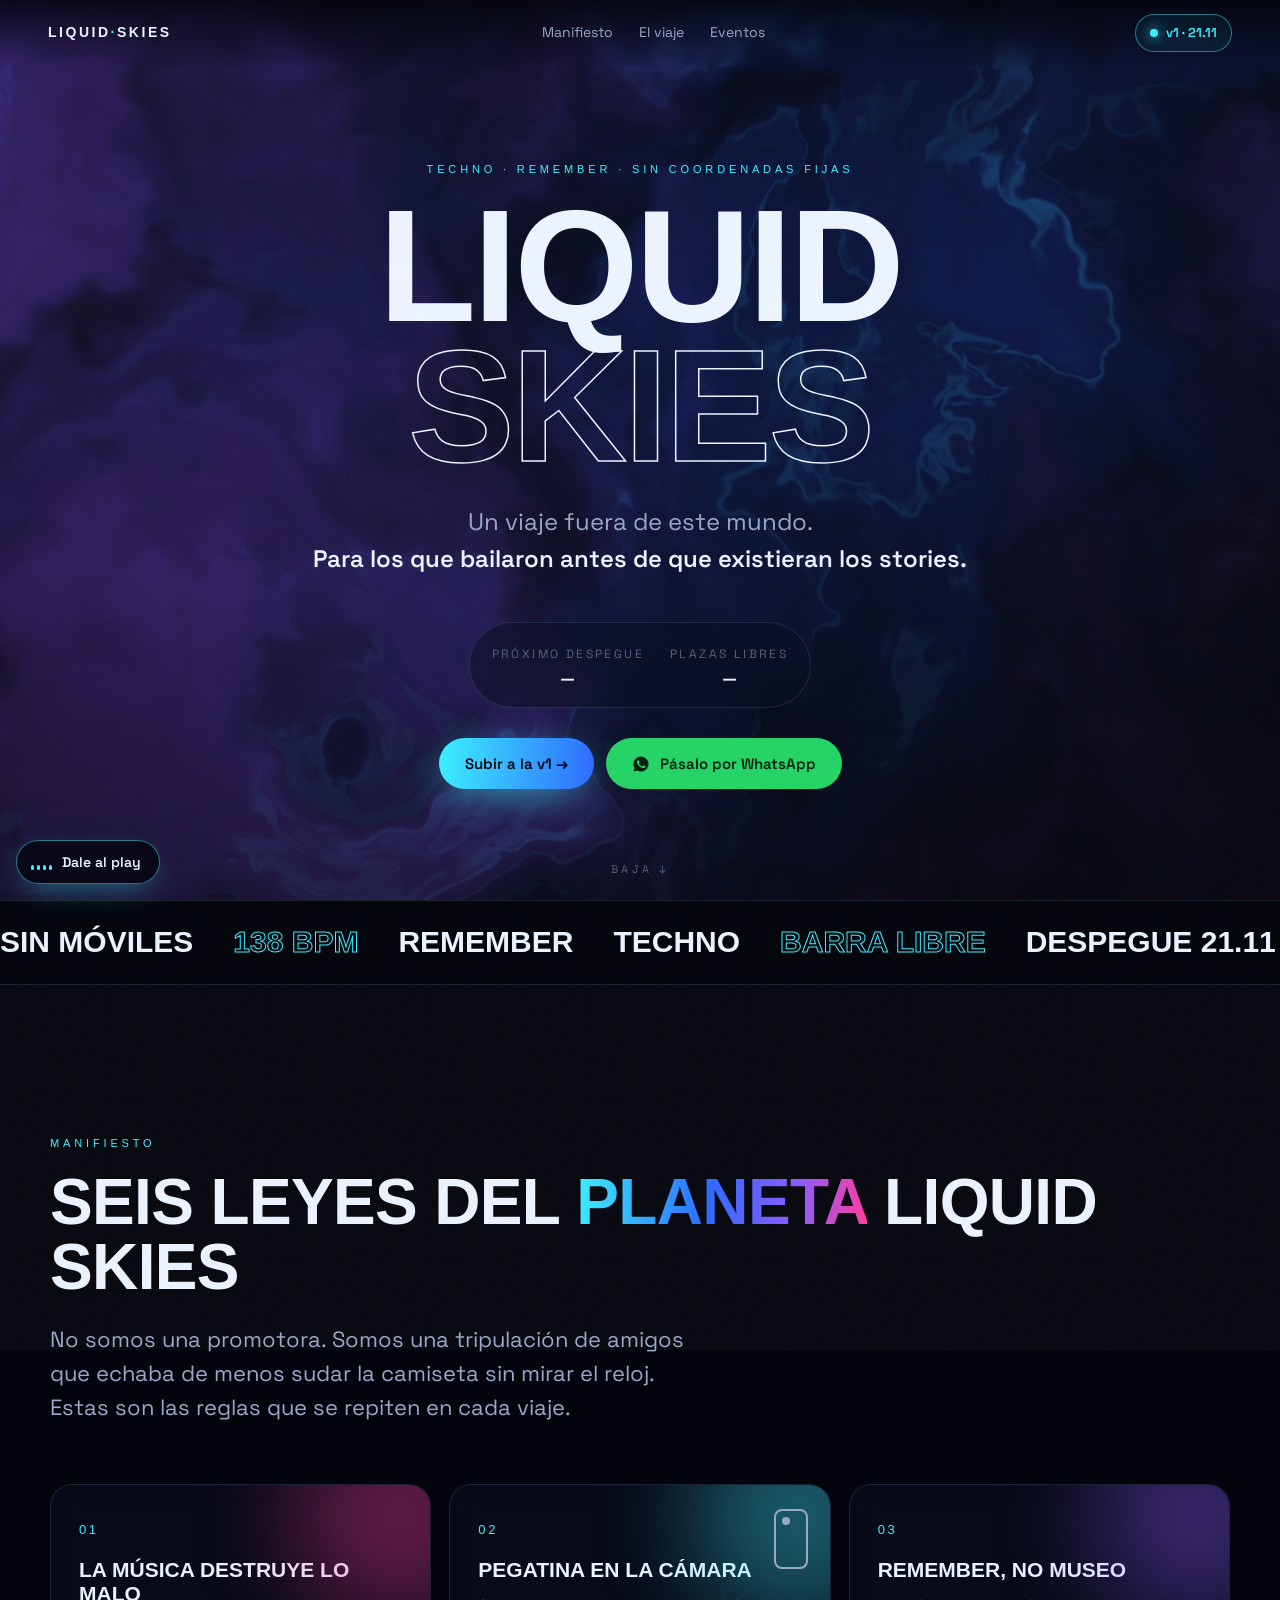
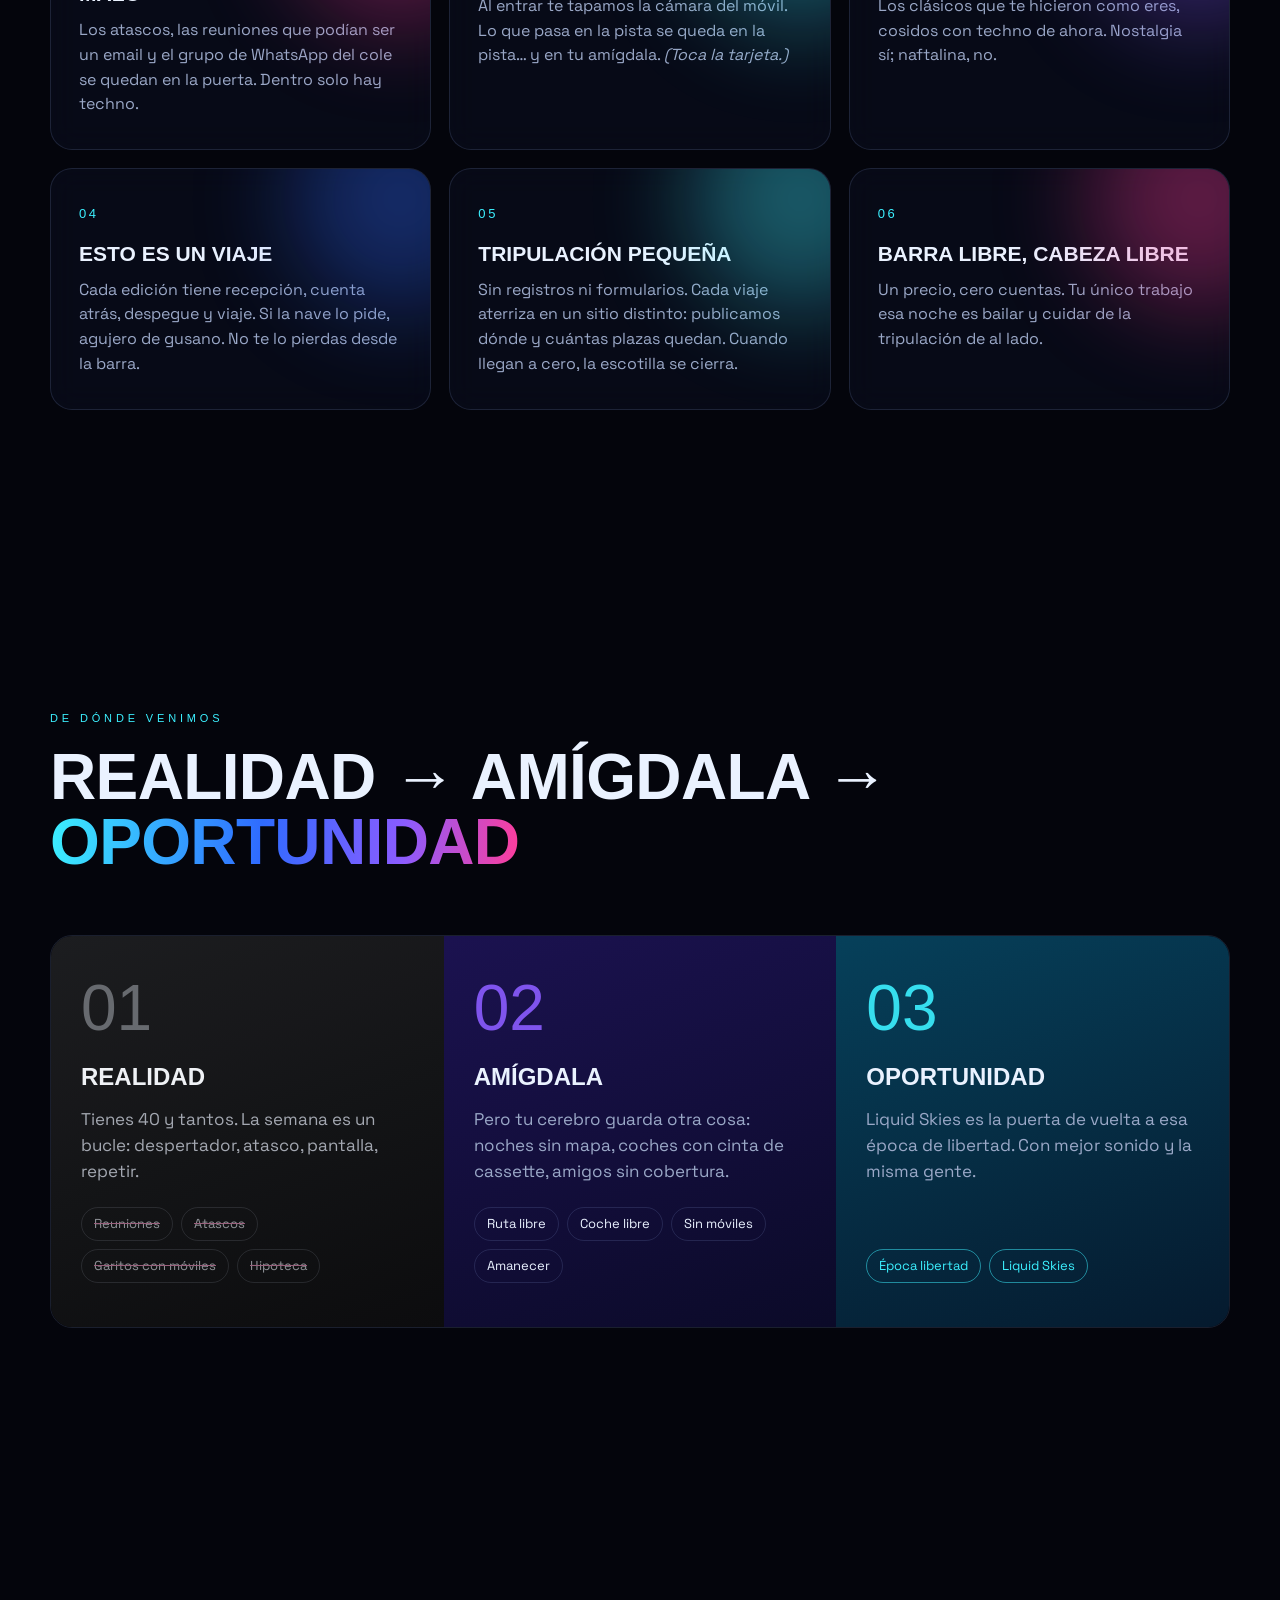
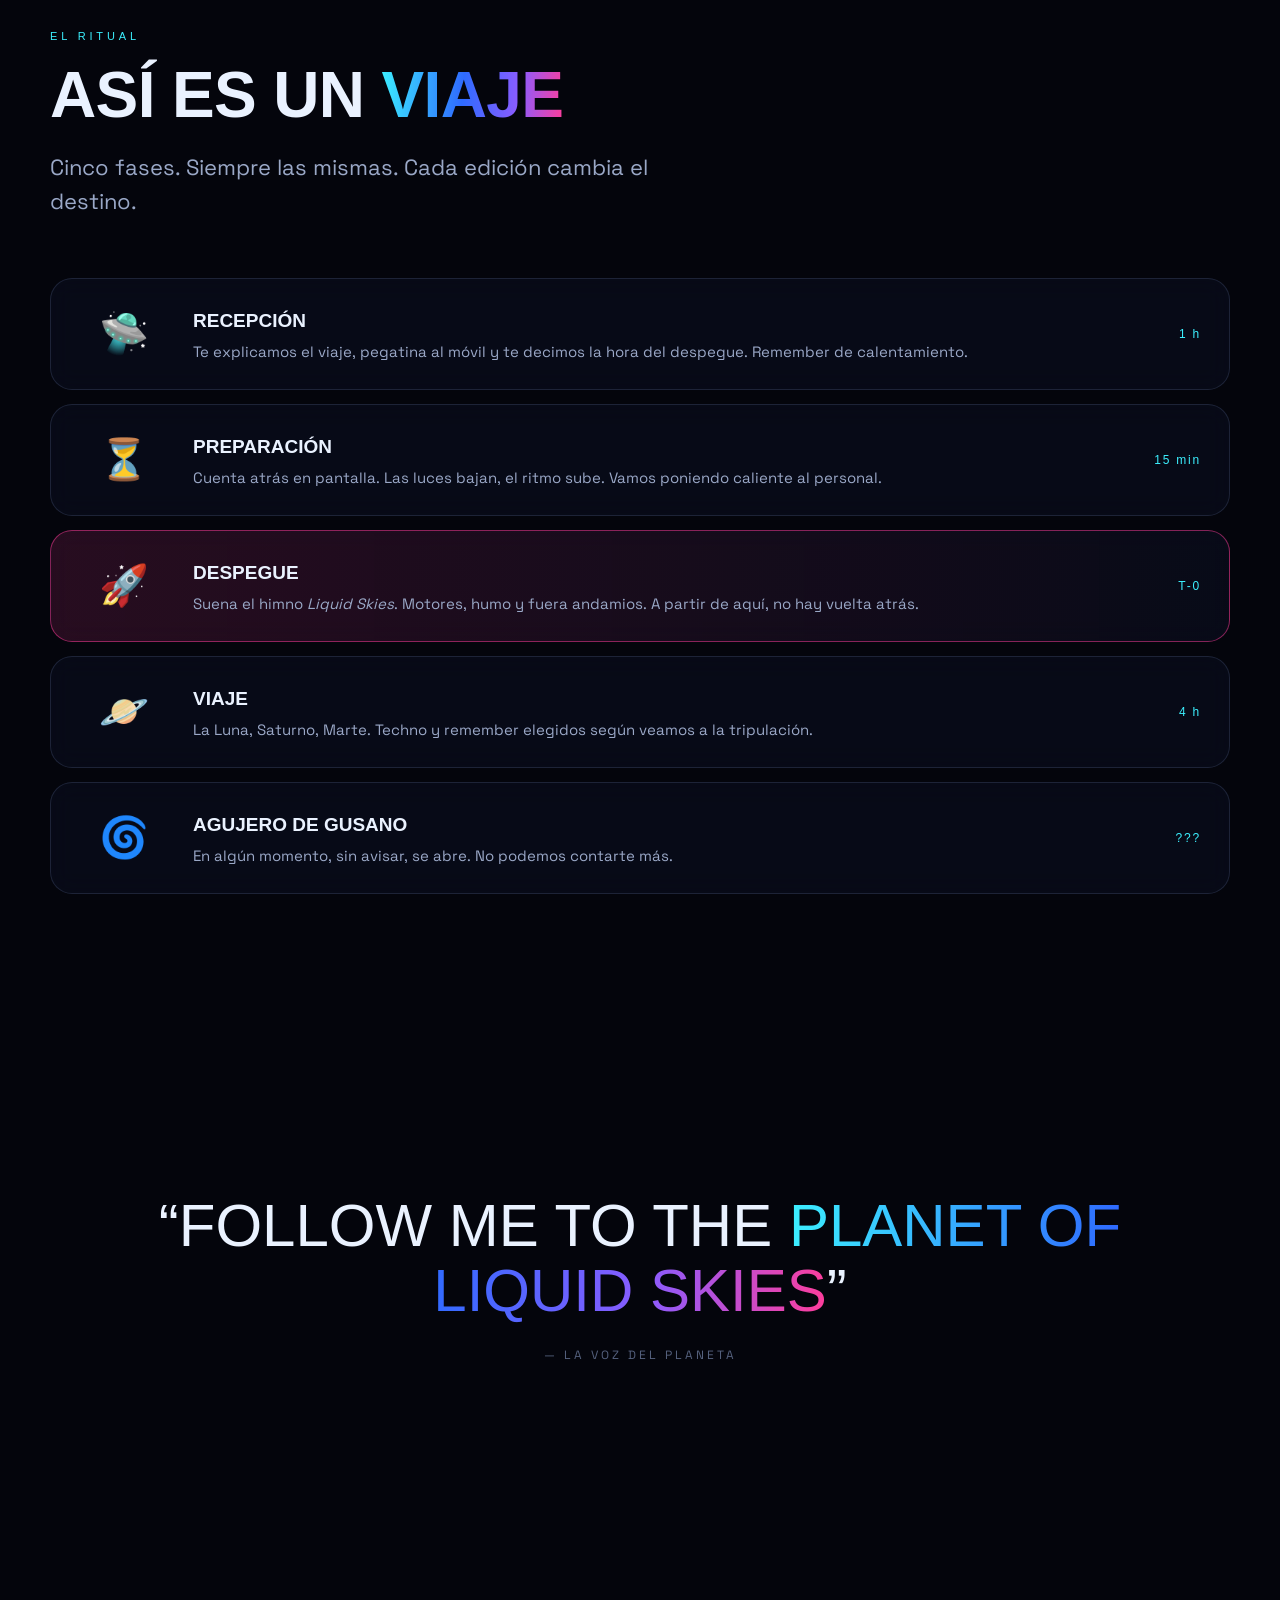
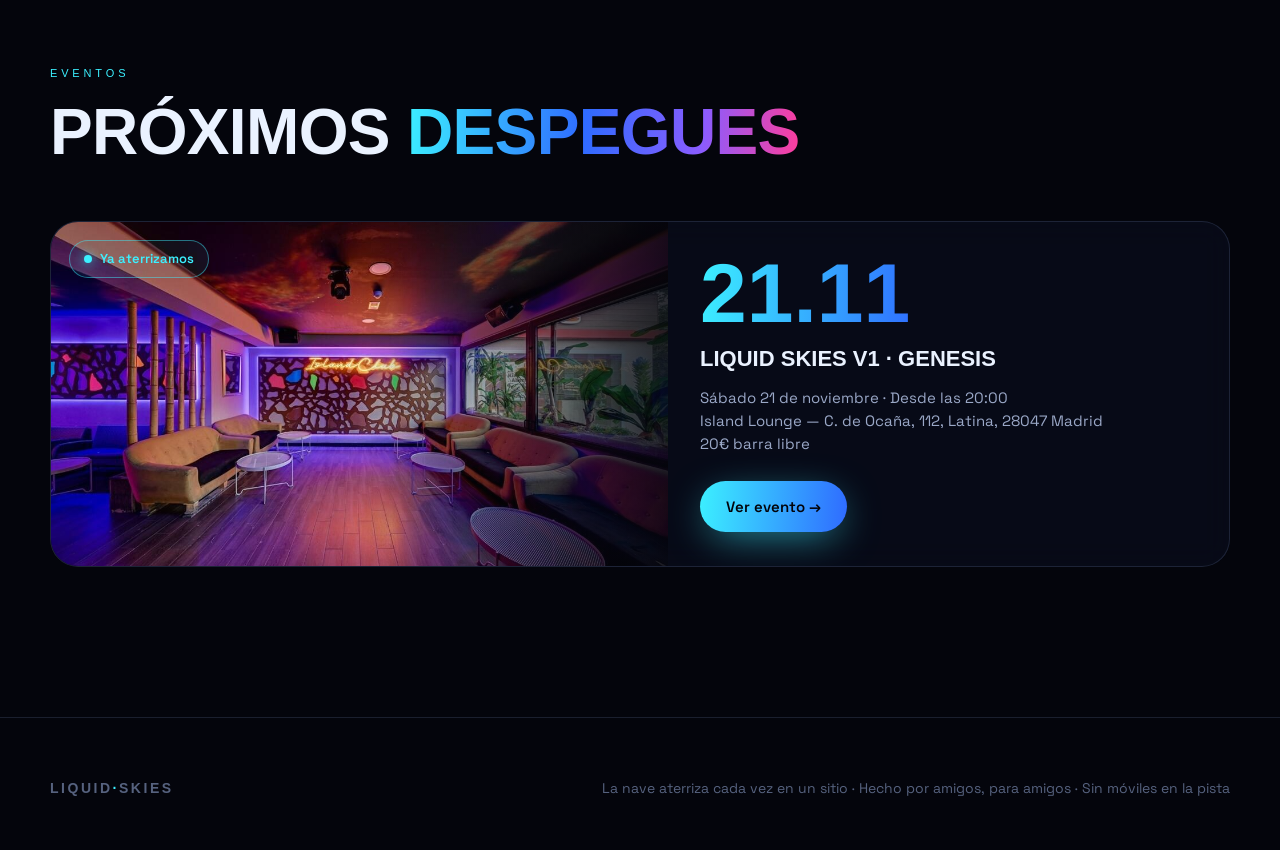
==== commit fdd841df: "Manifiesto: bombo → techno / ritmo Co-Authored-By: Claude Opus 5.5 <noreply@anthropic.com>" ====
--- a/index.html
+++ b/index.html
@@ -71,7 +71,7 @@
         <div class="glow" style="background:var(--pink)"></div>
         <span class="n">01</span>
         <h3>La música destruye lo malo</h3>
-        <p>Los atascos, las reuniones que podían ser un email y el grupo de WhatsApp del cole se quedan en la puerta. Dentro solo hay bombo.</p>
+        <p>Los atascos, las reuniones que podían ser un email y el grupo de WhatsApp del cole se quedan en la puerta. Dentro solo hay techno.</p>
       </article>
       <article class="rule rv">
         <div class="glow" style="background:var(--cyan)"></div>
@@ -142,7 +142,7 @@
     <p class="lead rv">Cinco fases. Siempre las mismas. Cada edición cambia el destino.</p>
     <div class="trip">
       <div class="stage rv"><div class="ic">🛸</div><div><h3>Recepción</h3><p>Te explicamos el viaje, pegatina al móvil y te decimos la hora del despegue. Remember de calentamiento.</p></div><span class="t">1 h</span></div>
-      <div class="stage rv"><div class="ic">⏳</div><div><h3>Preparación</h3><p>Cuenta atrás en pantalla. Las luces bajan, el bombo sube. Vamos poniendo caliente al personal.</p></div><span class="t">15 min</span></div>
+      <div class="stage rv"><div class="ic">⏳</div><div><h3>Preparación</h3><p>Cuenta atrás en pantalla. Las luces bajan, el ritmo sube. Vamos poniendo caliente al personal.</p></div><span class="t">15 min</span></div>
       <div class="stage boom rv"><div class="ic">🚀</div><div><h3>Despegue</h3><p>Suena el himno <em>Liquid Skies</em>. Motores, humo y fuera andamios. A partir de aquí, no hay vuelta atrás.</p></div><span class="t">T-0</span></div>
       <div class="stage rv"><div class="ic">🪐</div><div><h3>Viaje</h3><p>La Luna, Saturno, Marte. Techno y remember elegidos según veamos a la tripulación.</p></div><span class="t">4 h</span></div>
       <div class="stage rv"><div class="ic">🌀</div><div><h3>Agujero de gusano</h3><p>En algún momento, sin avisar, se abre. No podemos contarte más.</p></div><span class="t">???</span></div>
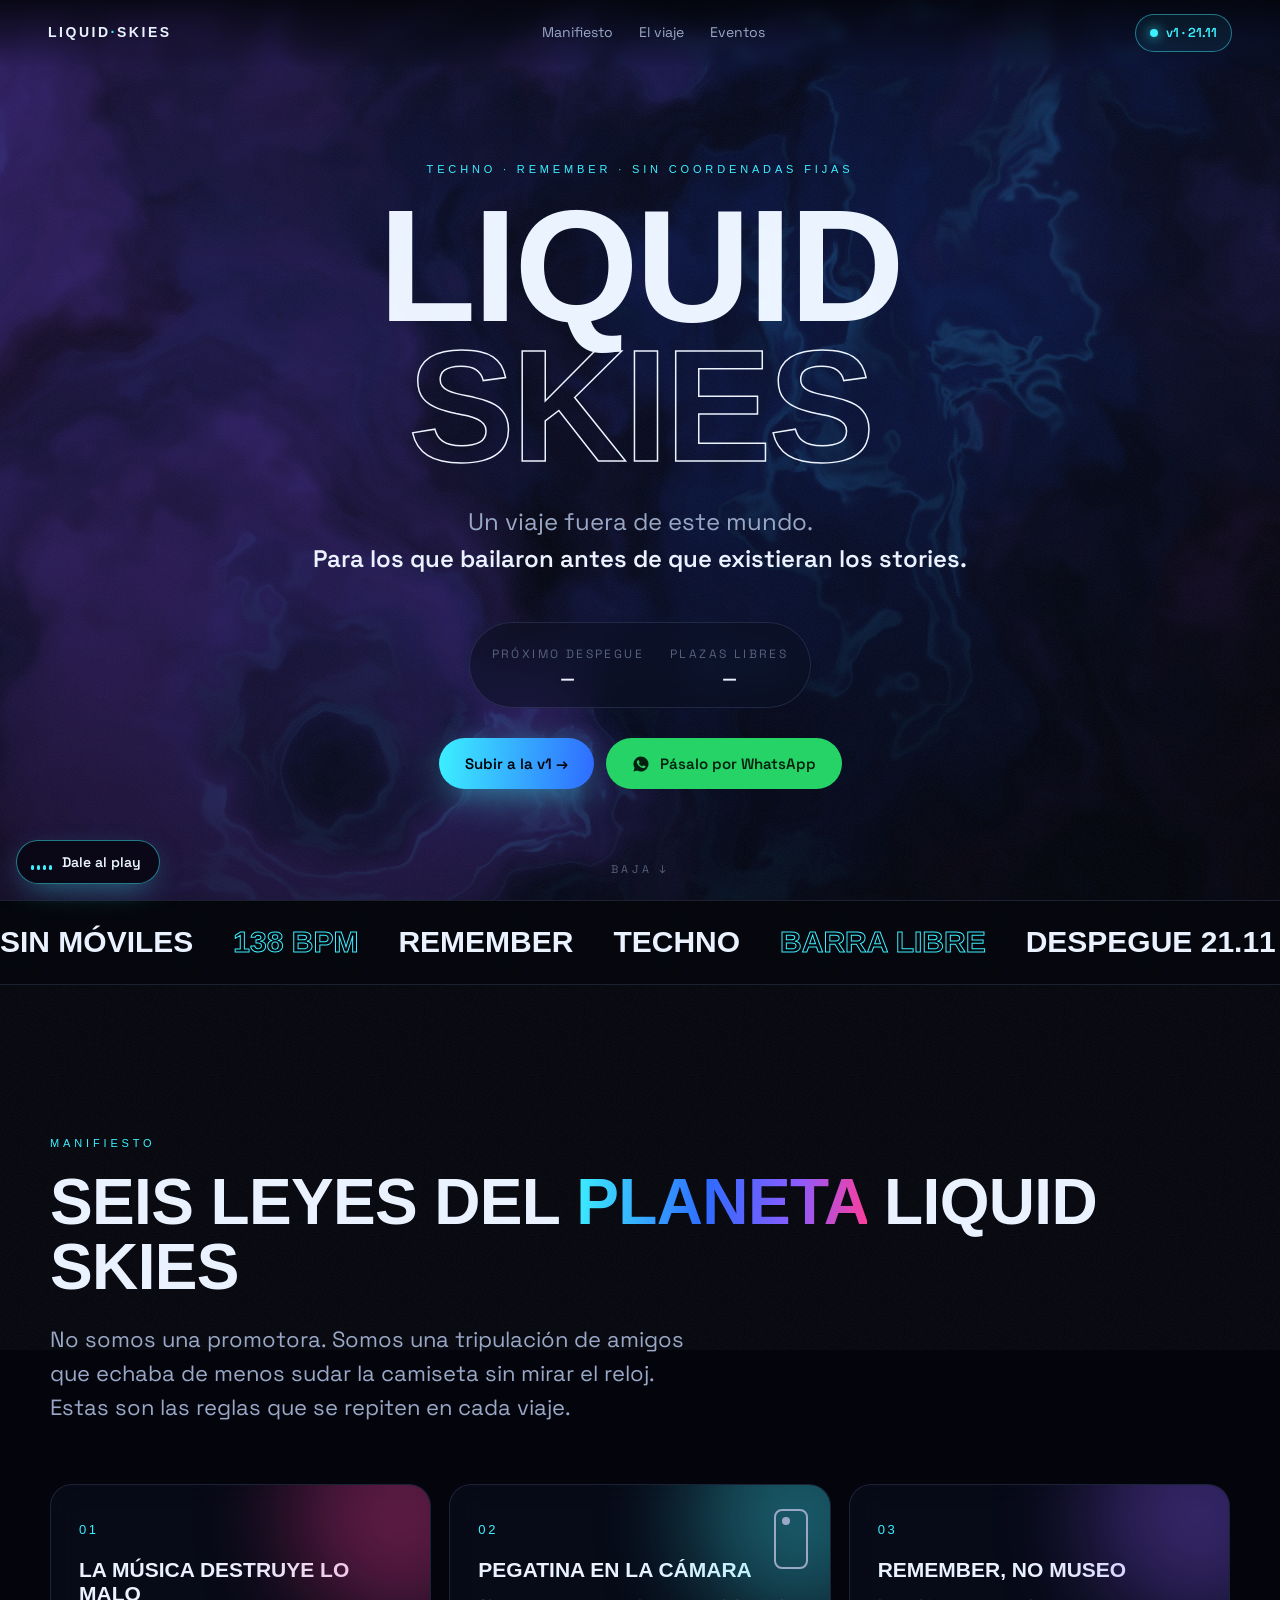
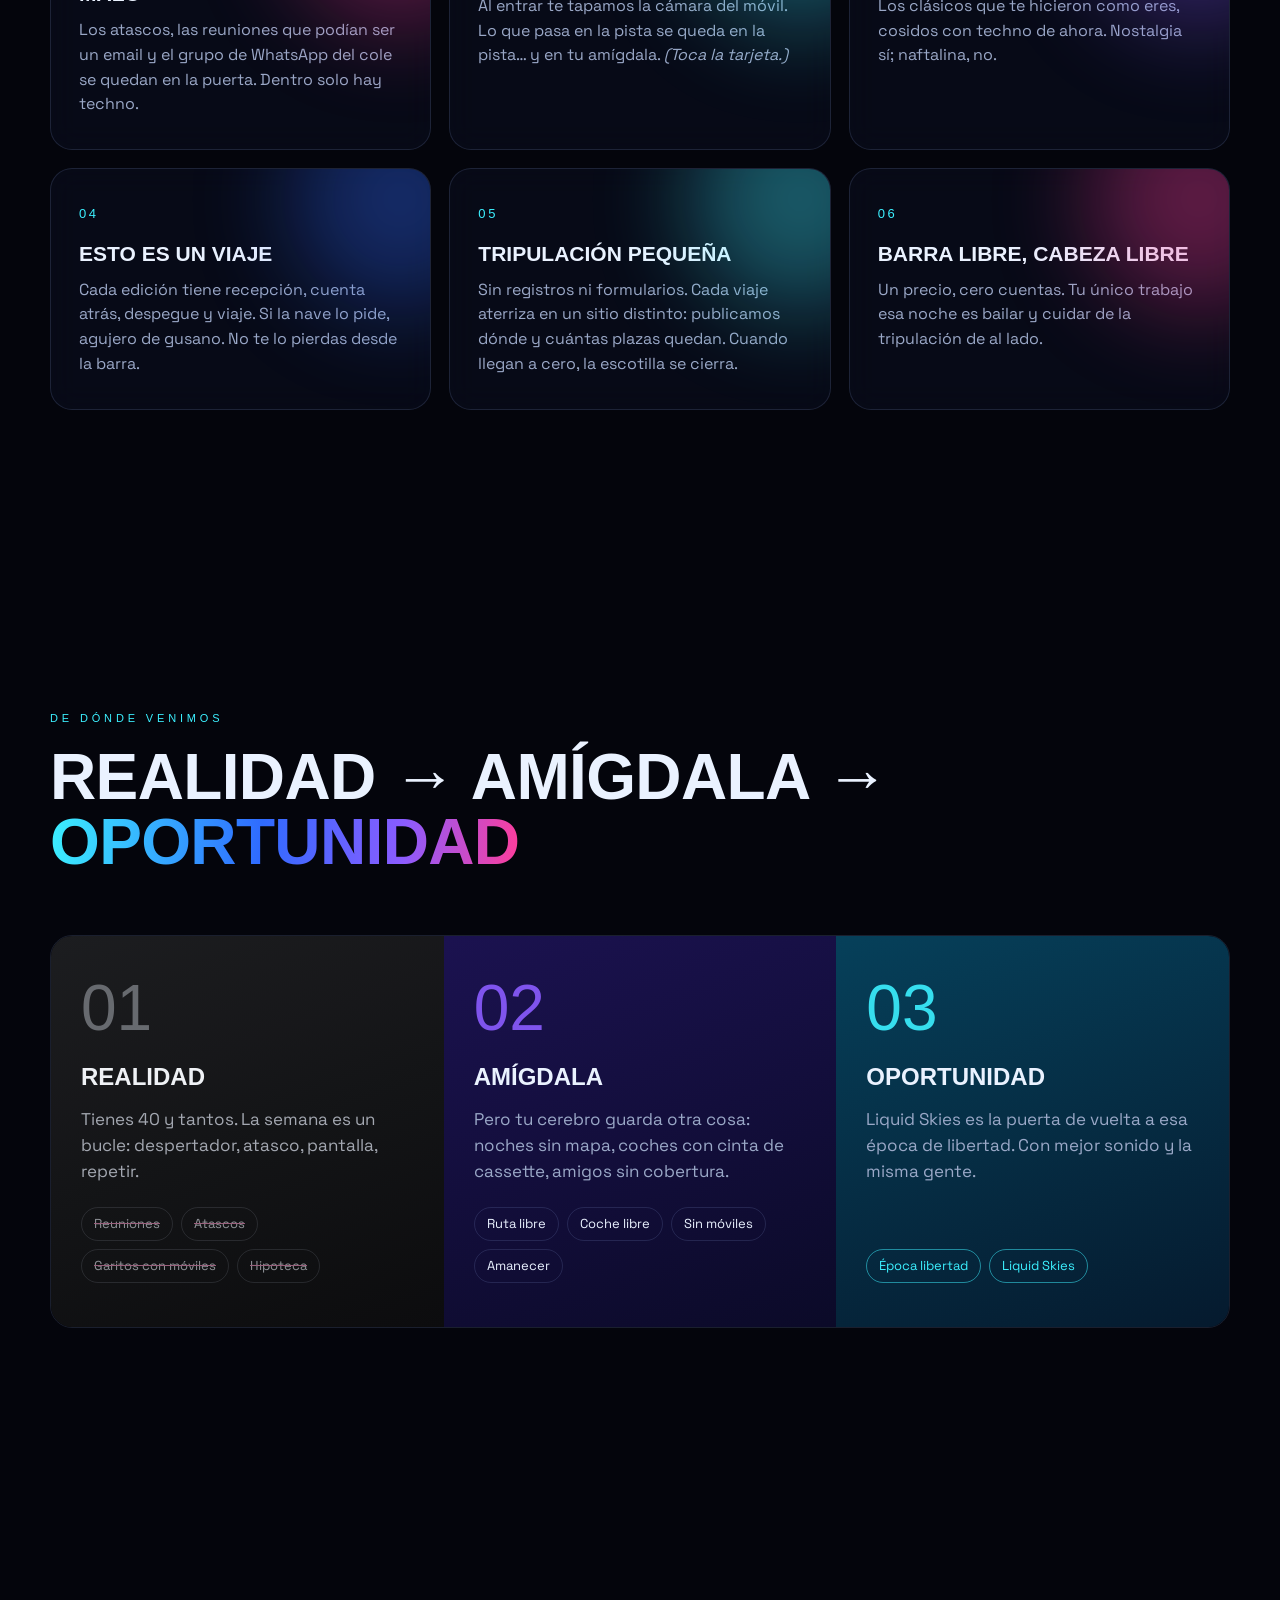
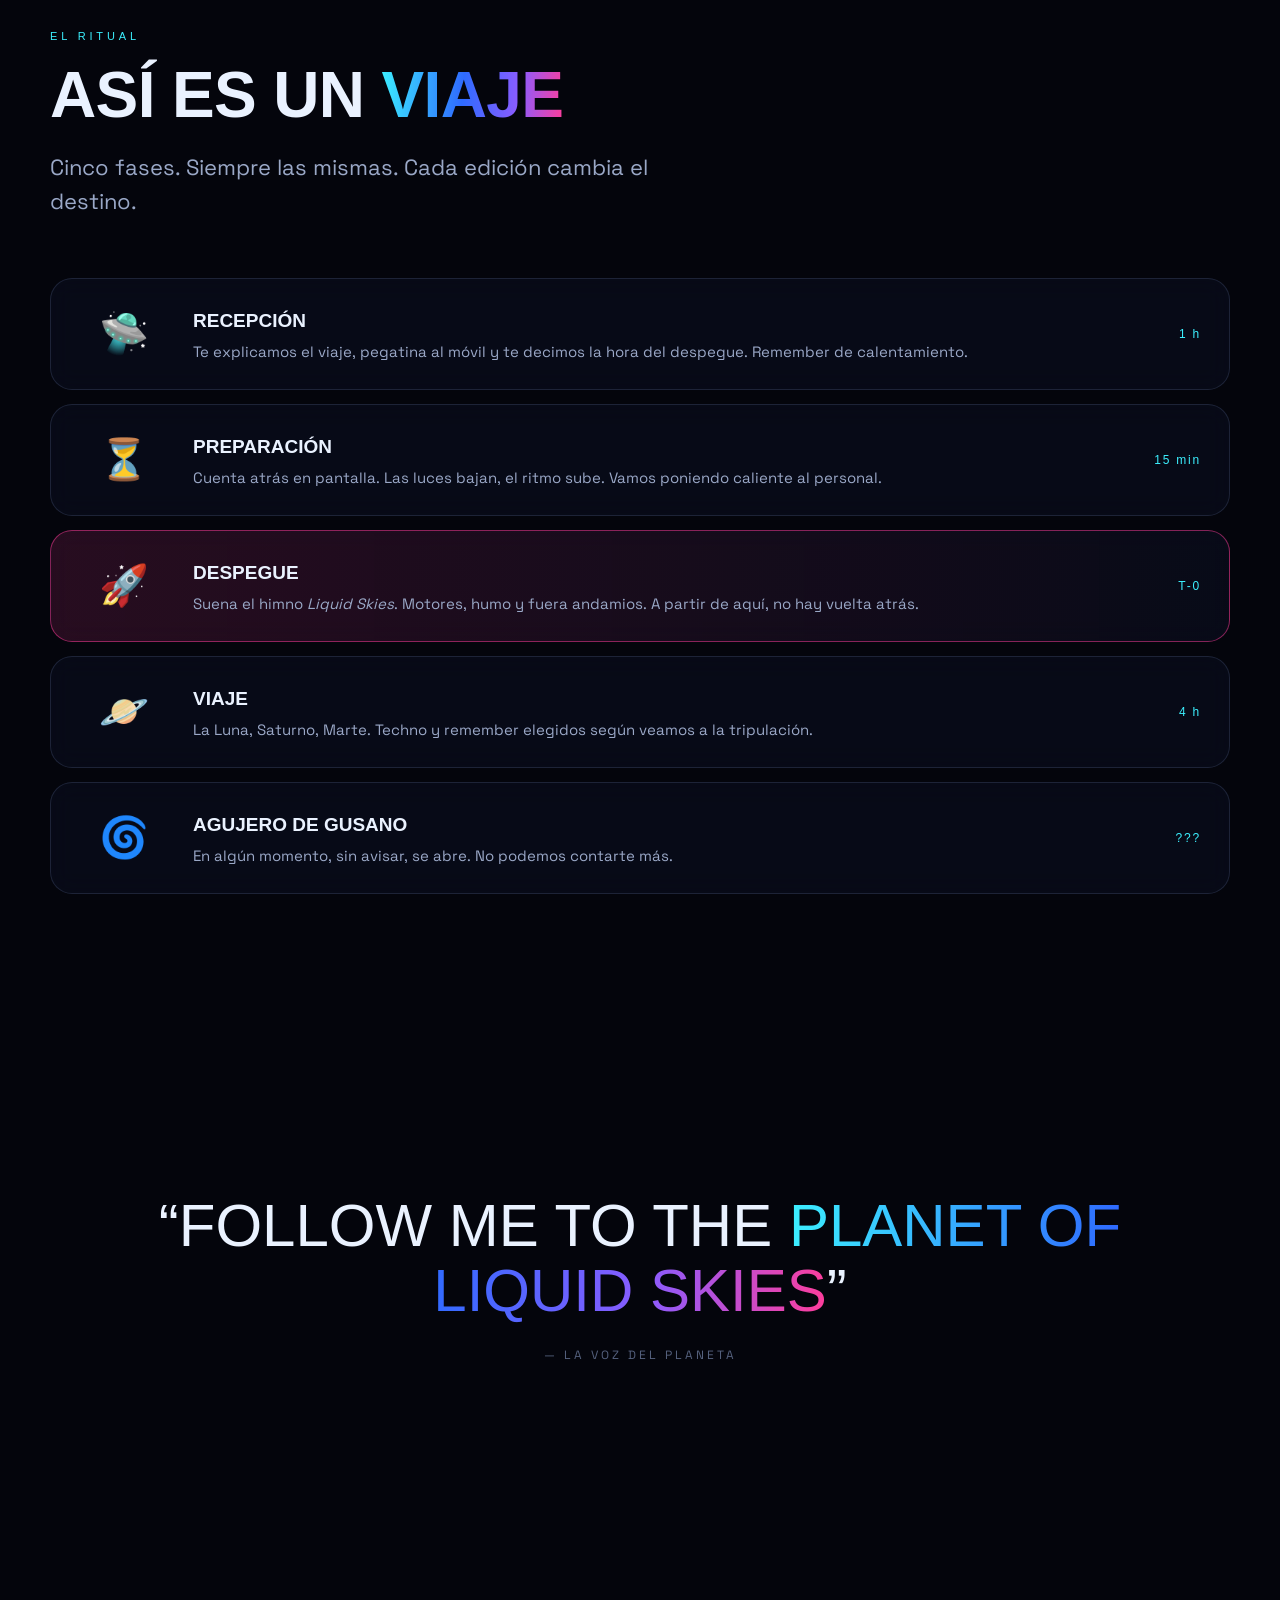
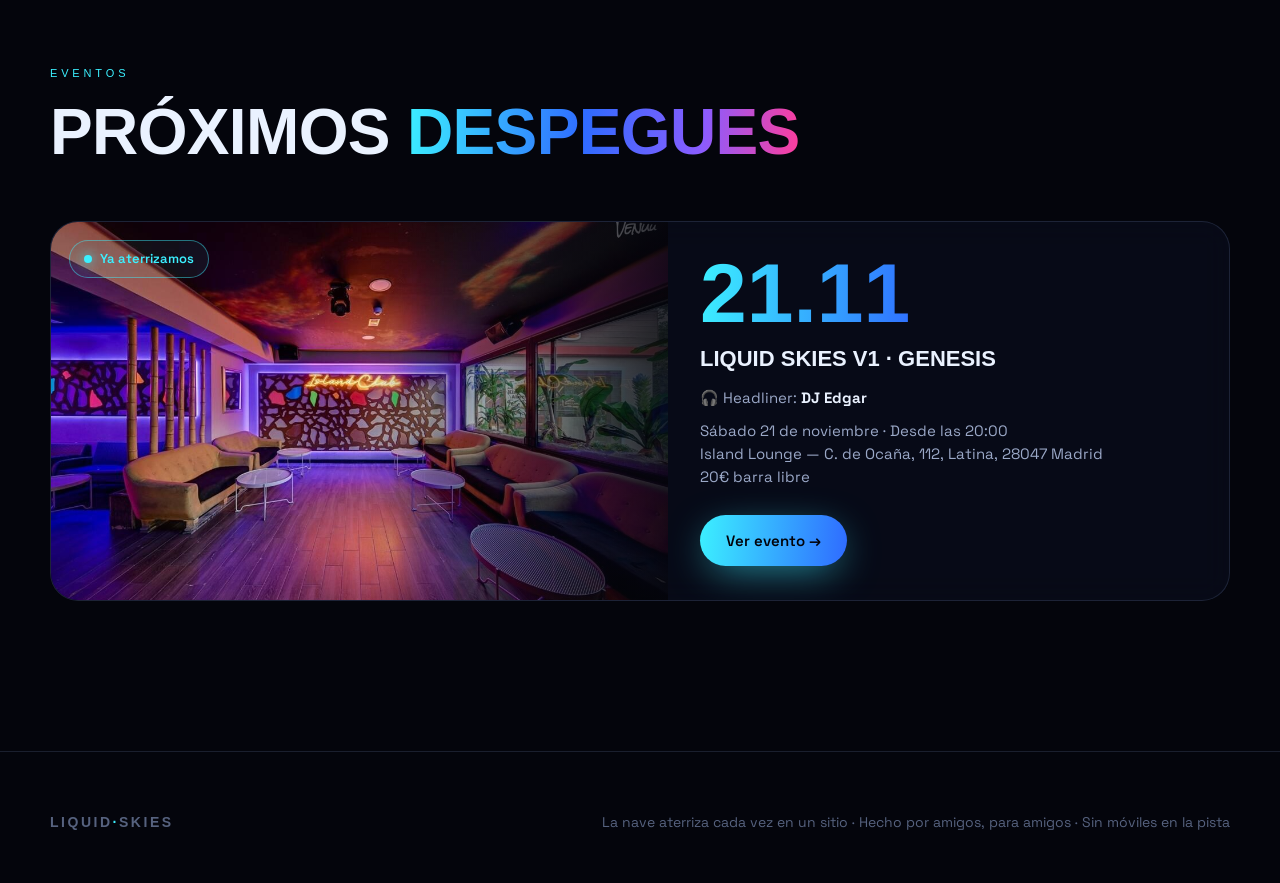
==== commit fd04dfe4: "v1: DJ Edgar como headliner (djedgar.com, @edgar.remember) + imagen de compartir actualizada Co-Auth" ====
--- a/index.html
+++ b/index.html
@@ -25,7 +25,7 @@
 <link href="https://fonts.googleapis.com/css2?family=Space+Grotesk:wght@400;500;600;700&family=Syncopate:wght@400;700&display=swap" rel="stylesheet">
 <link rel="stylesheet" href="/css/style.css">
 </head>
-<body data-share="🌌 Liquid Skies v1 · Techno & Remember · Sáb 21 Nov, Island Lounge (Latina) desde las 20:00. Barra libre 20€. ¿Te subes a la nave?">
+<body data-share="🌌 Liquid Skies v1 · Techno & Remember con DJ Edgar · Sáb 21 Nov, Island Lounge (Latina) desde las 20:00. Barra libre 20€. ¿Te subes a la nave?">
 <canvas id="sky" aria-hidden="true"></canvas>
 <div class="grain" aria-hidden="true"></div>
 
--- a/css/style.css
+++ b/css/style.css
@@ -249,3 +249,9 @@
 @keyframes eq { 0%,100% { height: 25%; } 50% { height: 100%; } }
 @keyframes nudge { 50% { transform: translateY(-4px); } }
 @media (prefers-reduced-motion: reduce) { .music, .music.on .eq i { animation: none; } }
+
+/* ---------- Headliner ---------- */
+.headline-dj { display: inline-block; margin-top: 18px; padding: 10px 18px; border-radius: 99px; border: 1px solid rgba(255,61,154,.55); background: rgba(255,61,154,.1); text-decoration: none; font-size: 16px; }
+.dj { padding: clamp(28px, 5vw, 56px); border-radius: 28px; border: 1px solid rgba(255,61,154,.4); background: linear-gradient(135deg, rgba(255,61,154,.14), rgba(139,92,255,.12) 50%, var(--glass)); backdrop-filter: blur(14px); }
+.dj-name { font-family: var(--display); font-size: clamp(54px, 11vw, 140px); line-height: .9; text-transform: uppercase; }
+.dj-styles { font-family: var(--display); font-size: clamp(12px, 1.6vw, 15px); letter-spacing: .3em; text-transform: uppercase; color: var(--ink-dim); margin-top: 14px; }
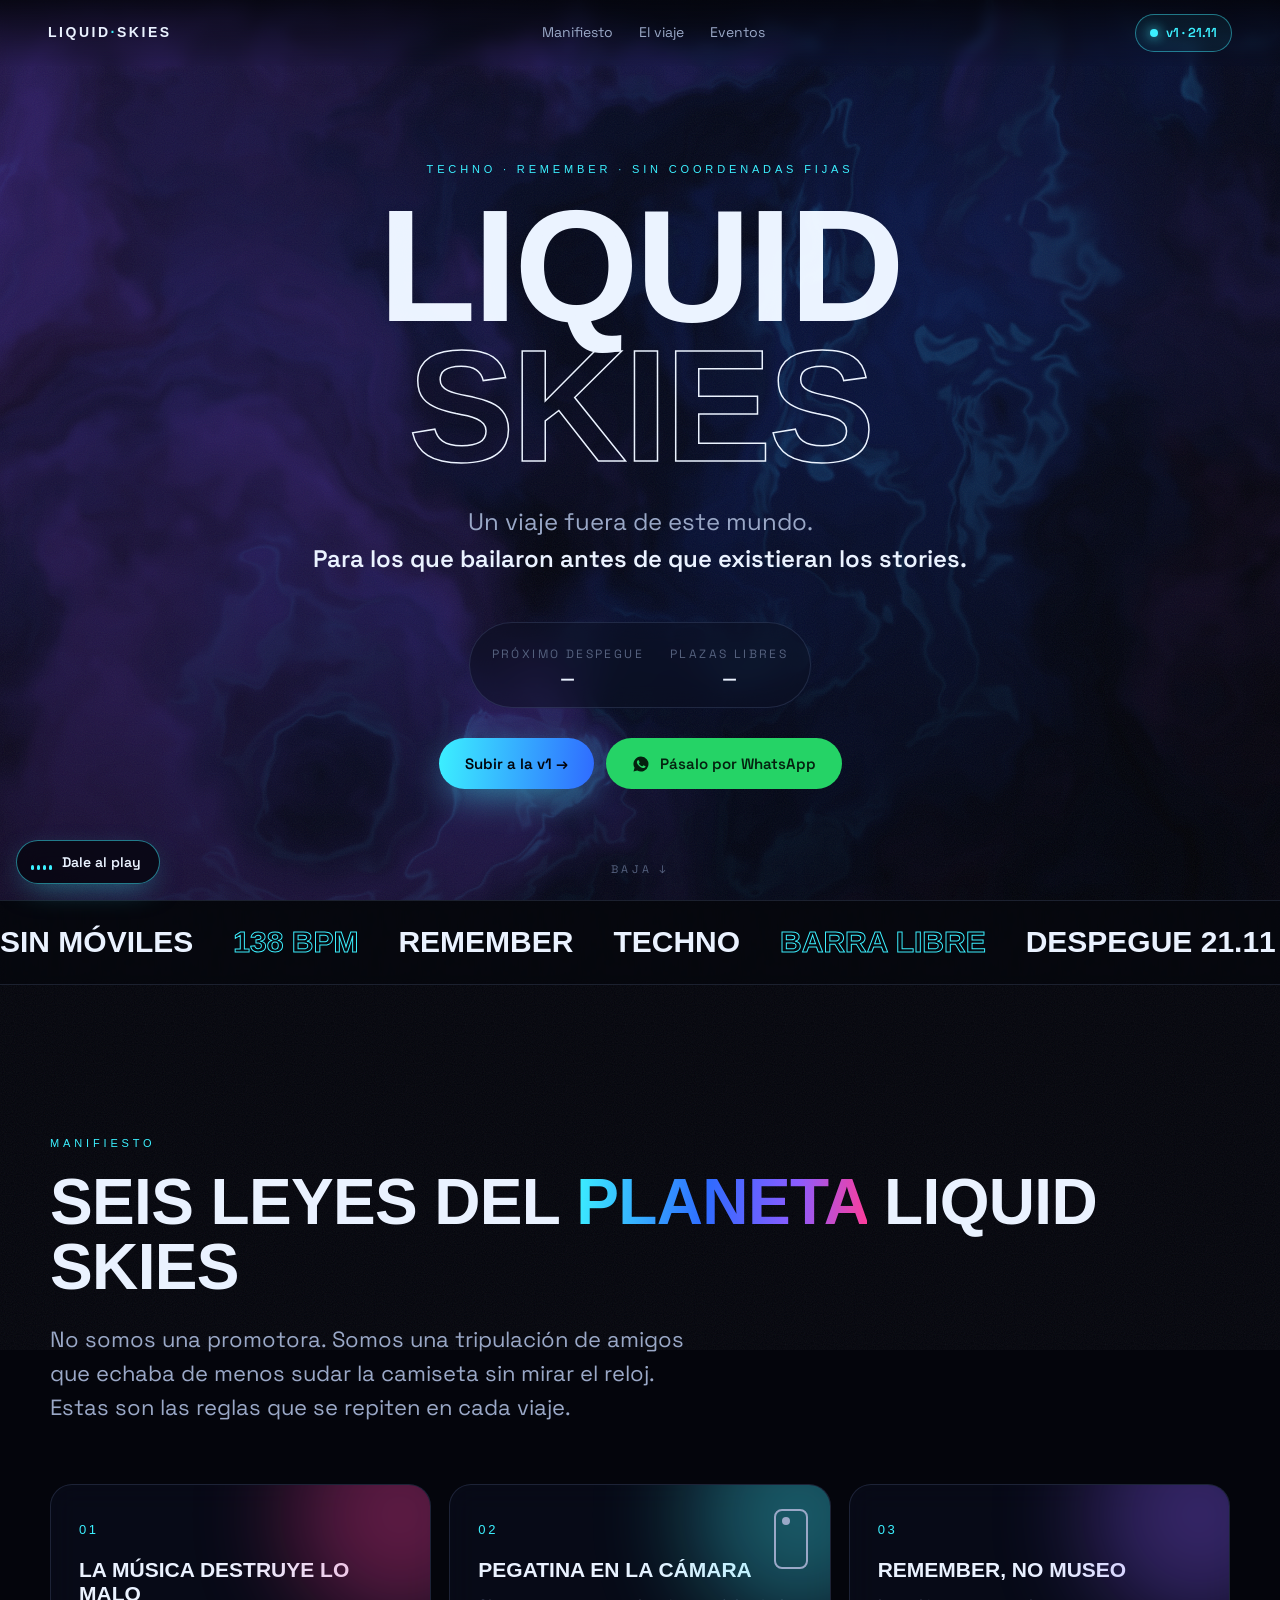
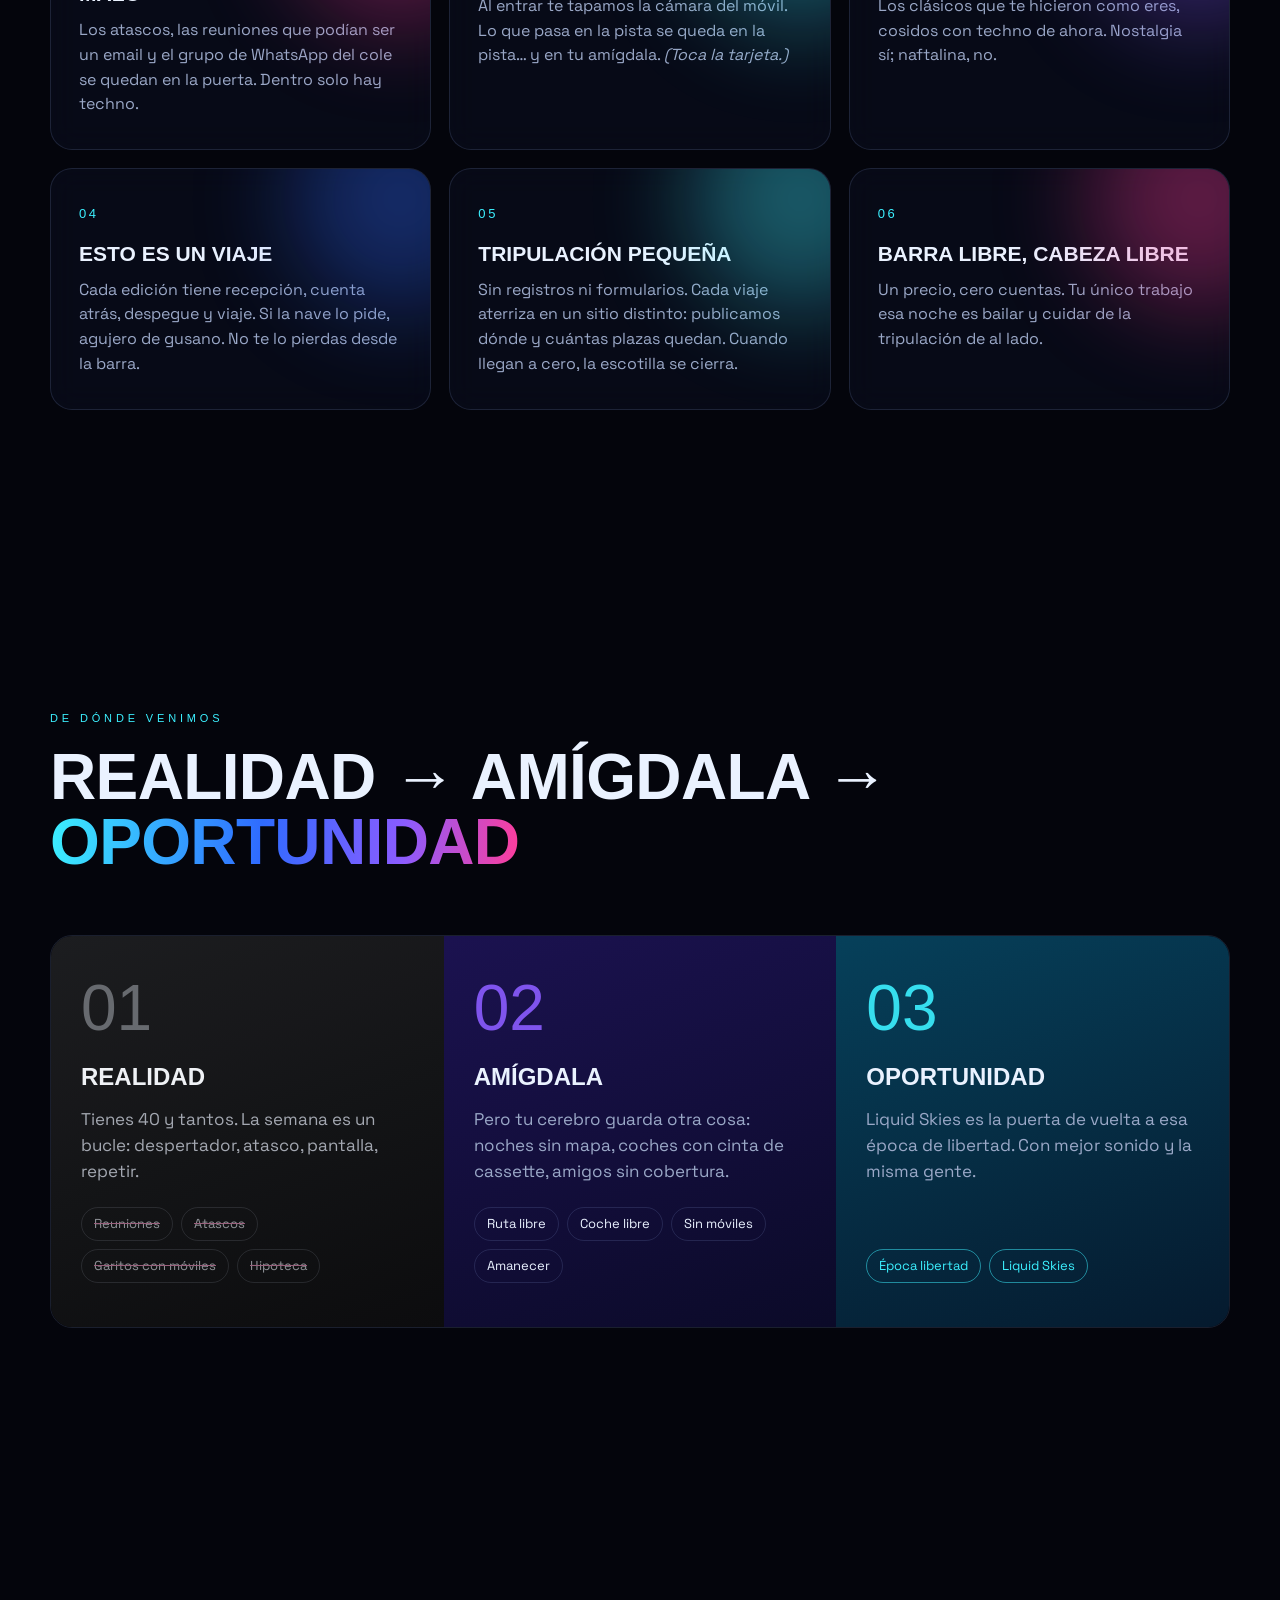
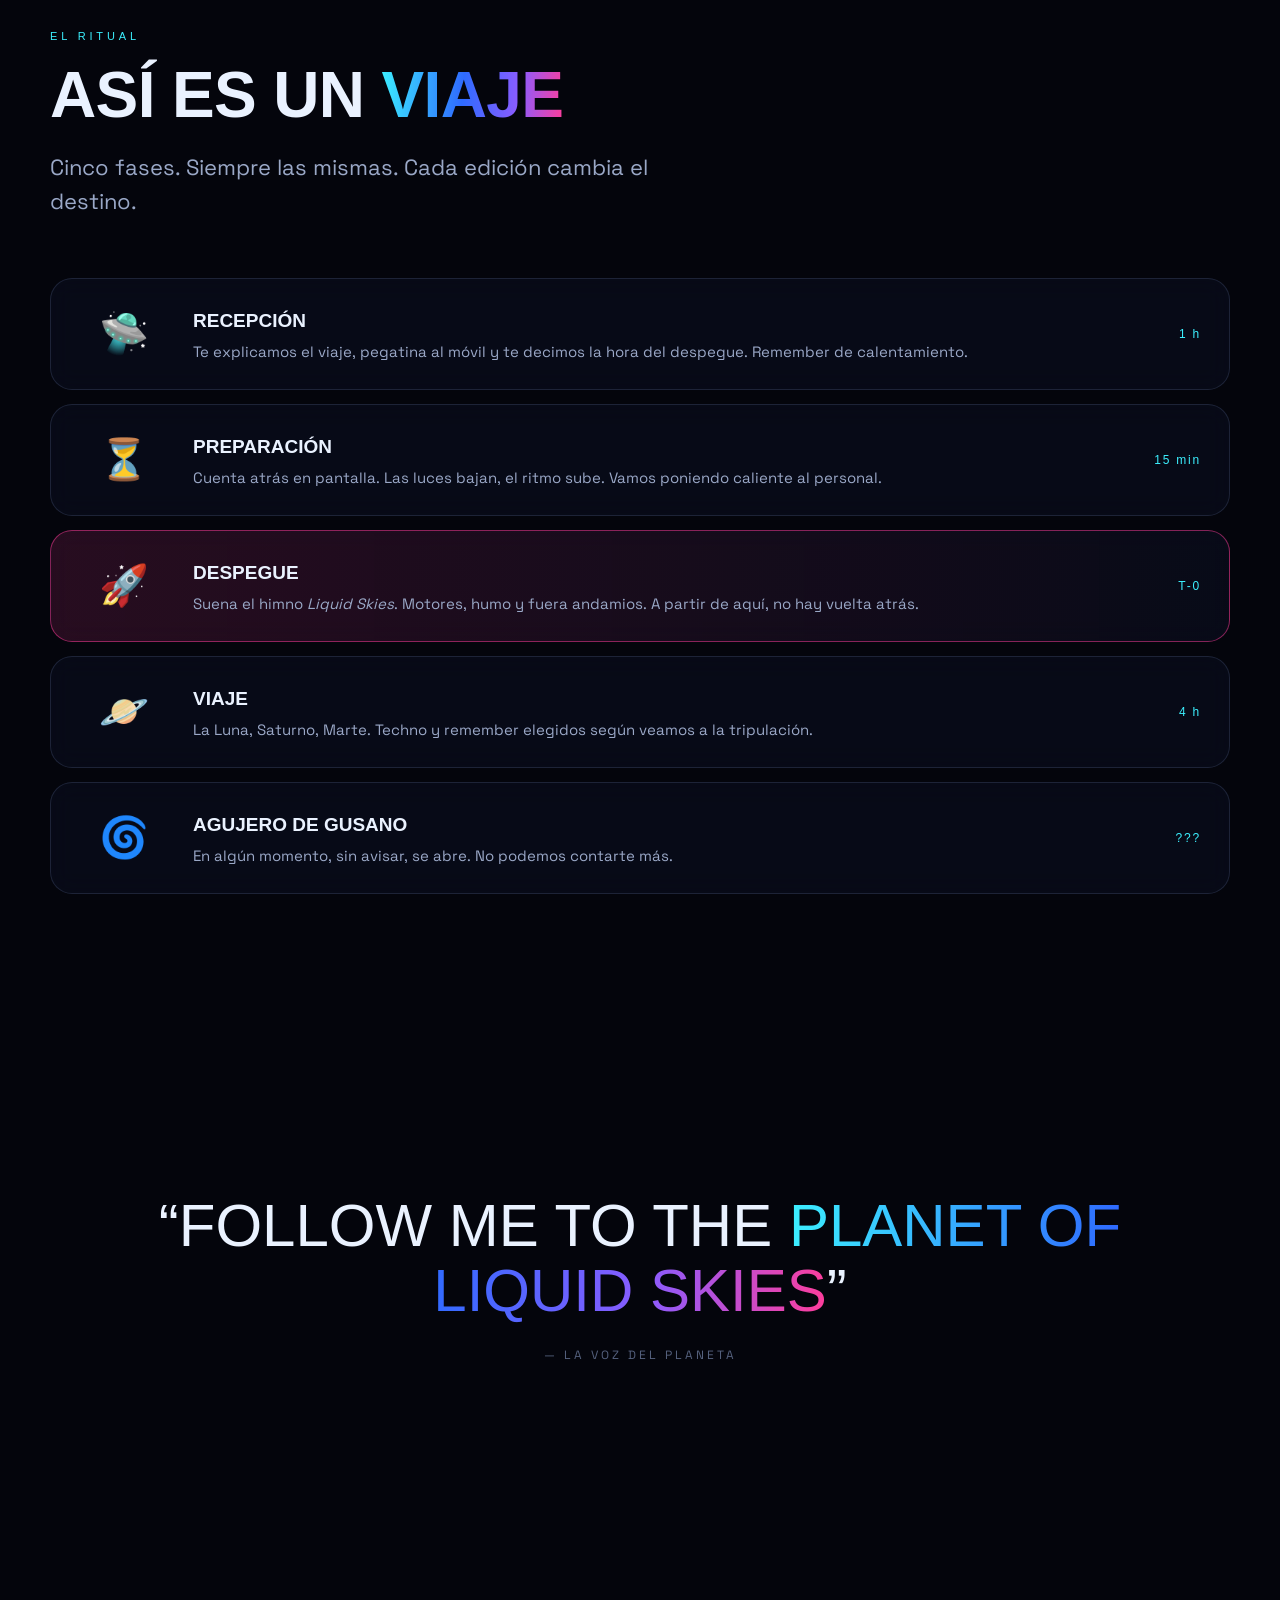
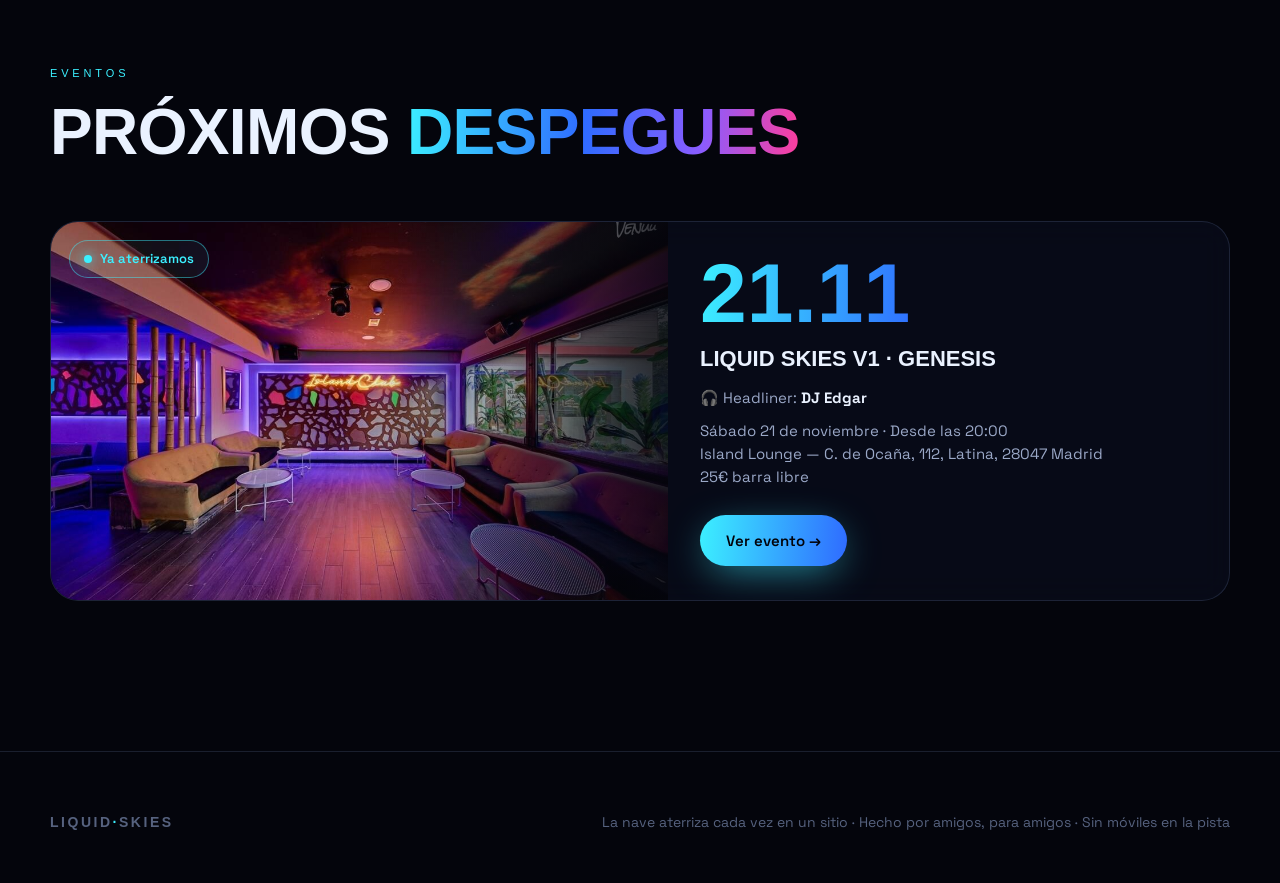
==== commit 3443909f: "v1: precio 25€ (web, calendario, imagen de compartir) Co-Authored-By: Claude Opus 5.5 <noreply@anthr" ====
--- a/index.html
+++ b/index.html
@@ -25,7 +25,7 @@
 <link href="https://fonts.googleapis.com/css2?family=Space+Grotesk:wght@400;500;600;700&family=Syncopate:wght@400;700&display=swap" rel="stylesheet">
 <link rel="stylesheet" href="/css/style.css">
 </head>
-<body data-share="🌌 Liquid Skies v1 · Techno & Remember con DJ Edgar · Sáb 21 Nov, Island Lounge (Latina) desde las 20:00. Barra libre 20€. ¿Te subes a la nave?">
+<body data-share="🌌 Liquid Skies v1 · Techno & Remember con DJ Edgar · Sáb 21 Nov, Island Lounge (Latina) desde las 20:00. Barra libre 25€. ¿Te subes a la nave?">
 <canvas id="sky" aria-hidden="true"></canvas>
 <div class="grain" aria-hidden="true"></div>
 
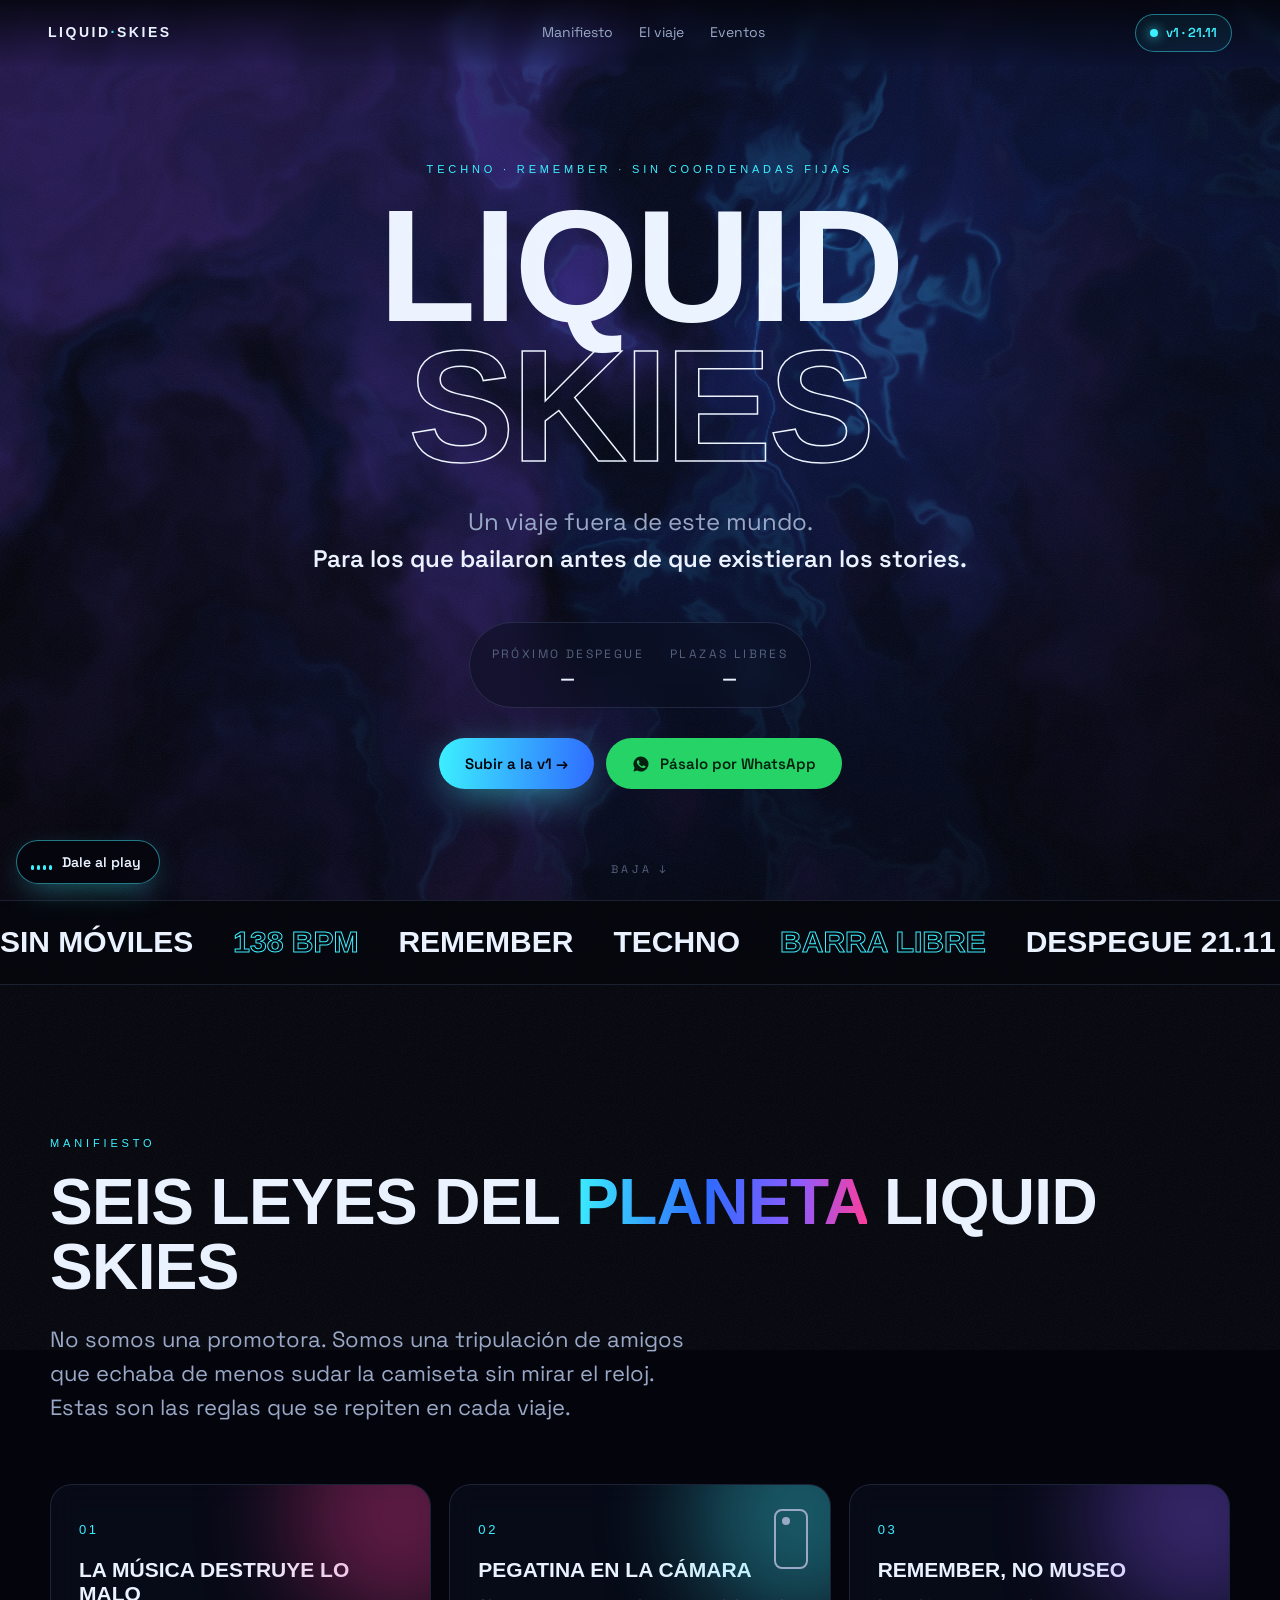
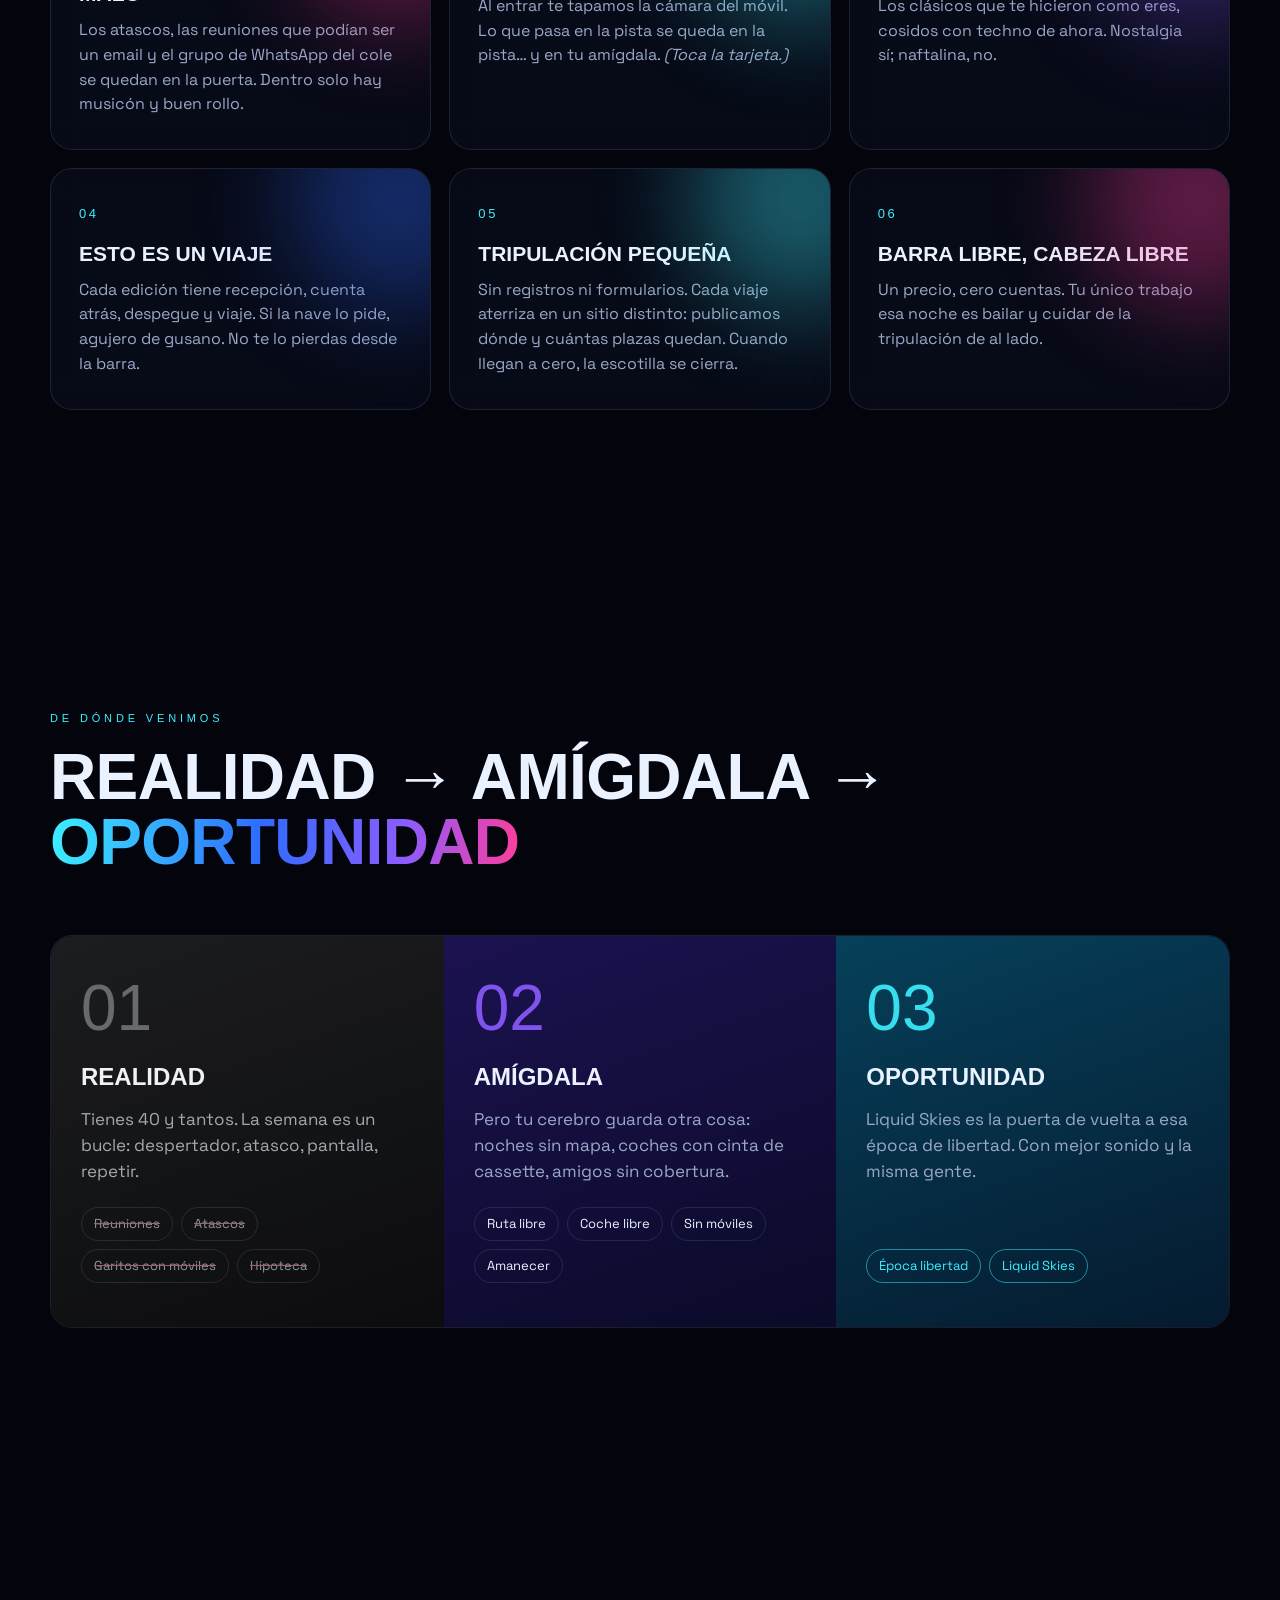
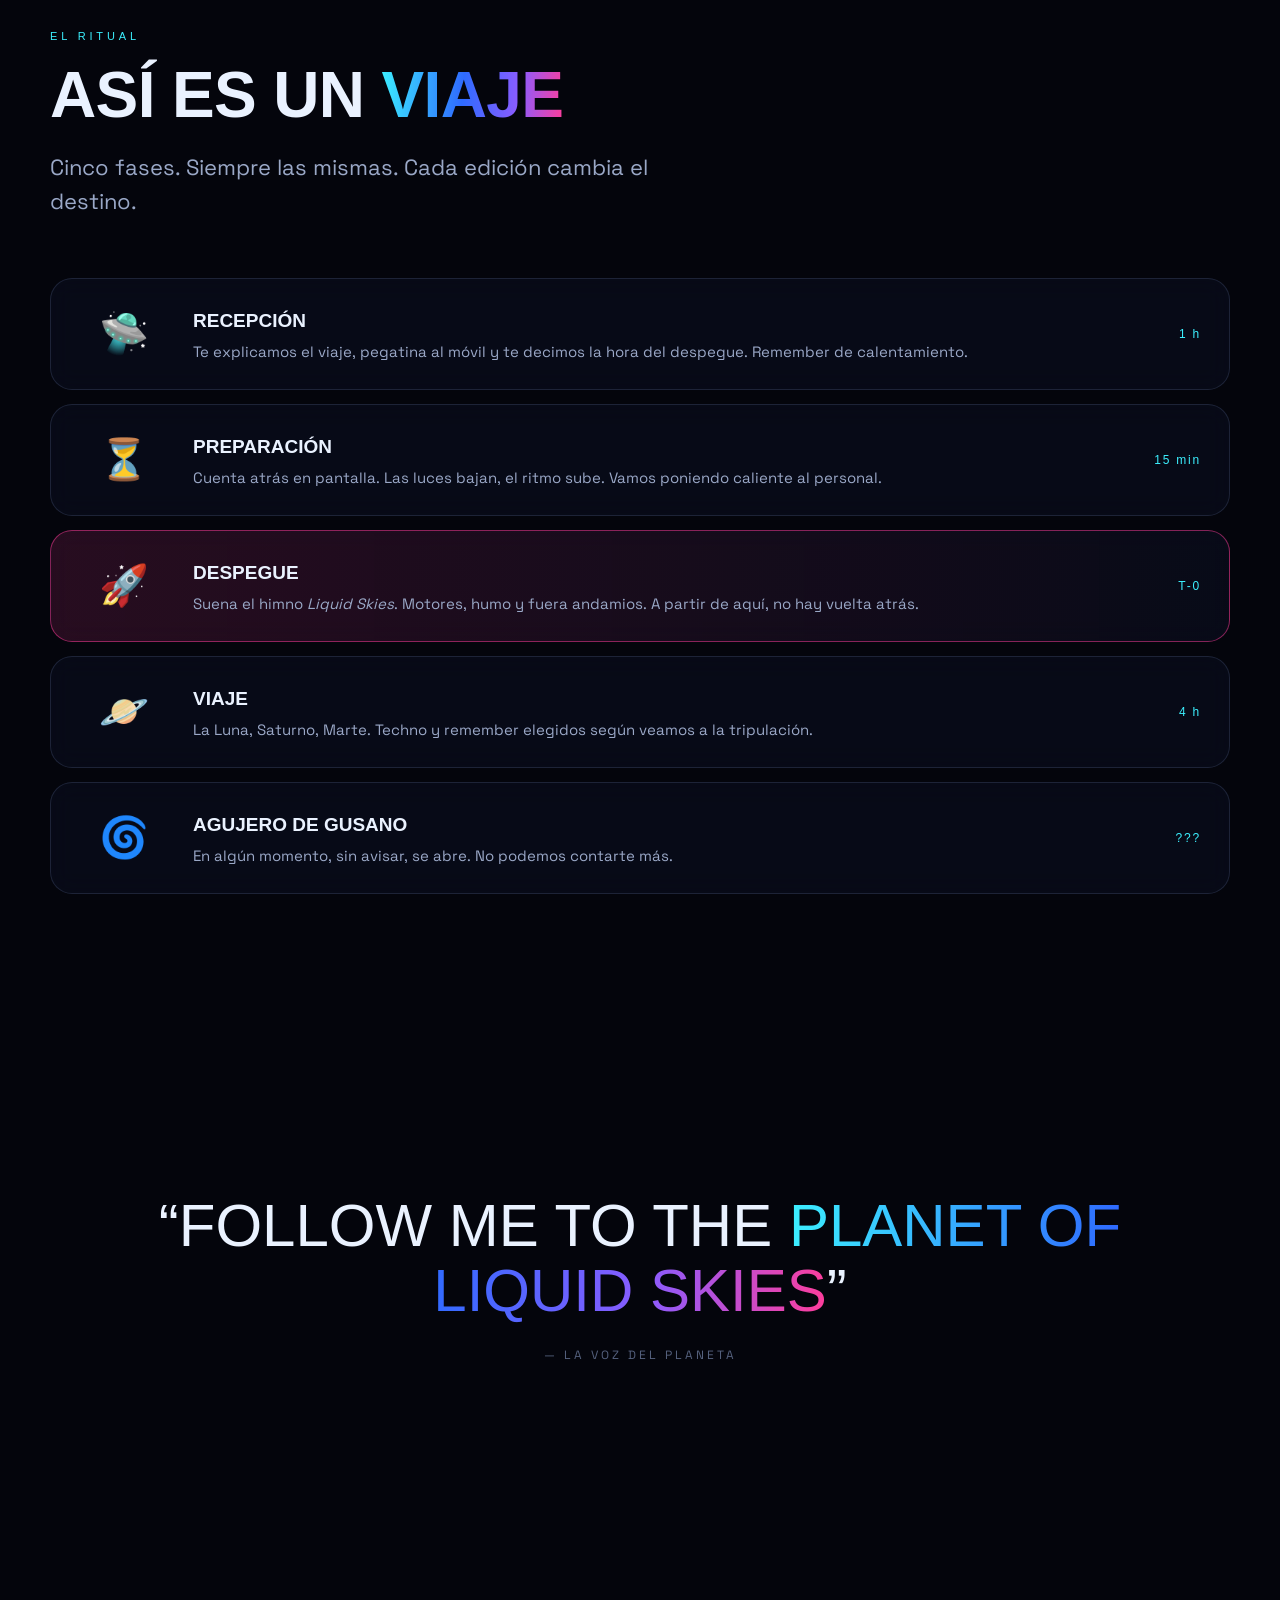
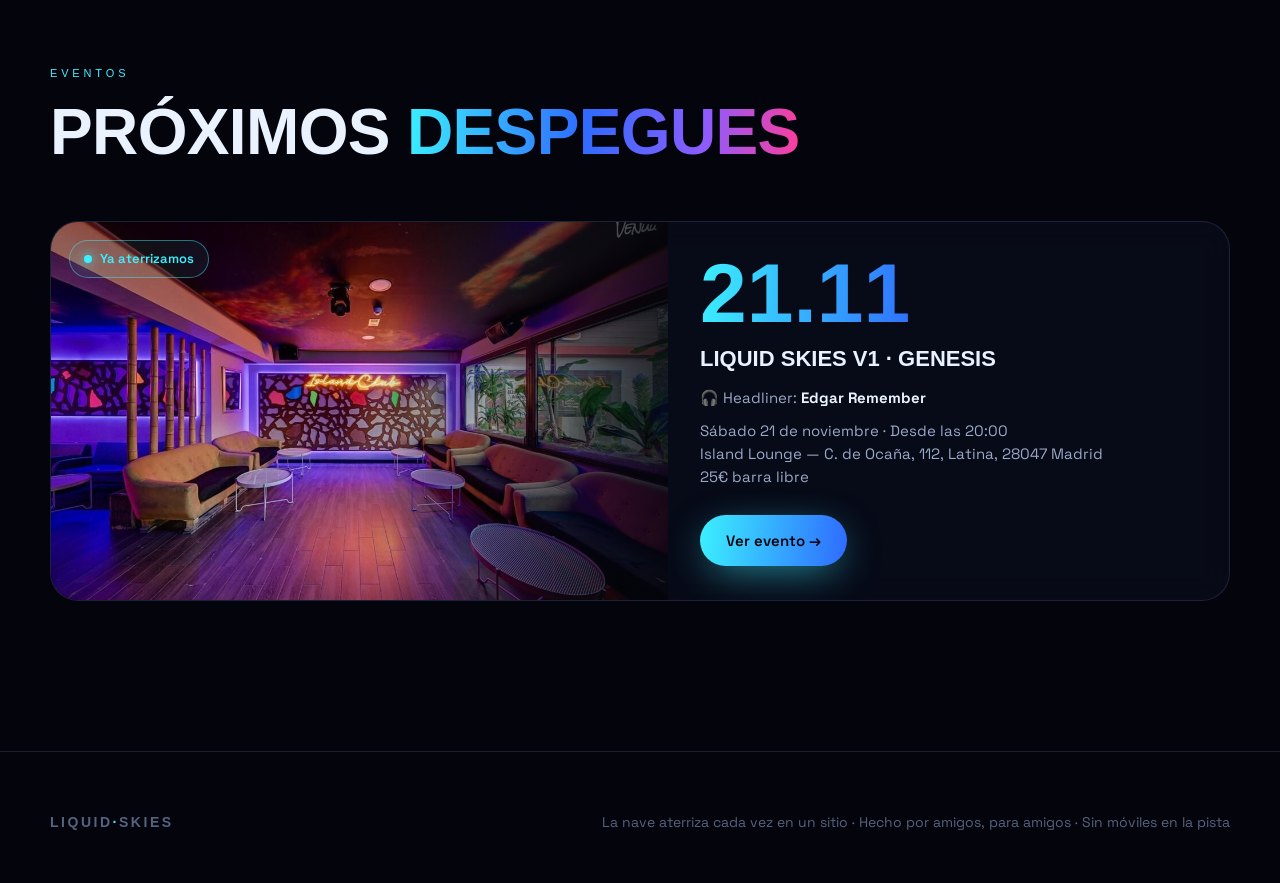
==== commit 0088df9c: "Headliner: Edgar Remember; regla 01: musicón y buen rollo Co-Authored-By: Claude Opus 5.5 <noreply@a" ====
--- a/index.html
+++ b/index.html
@@ -25,7 +25,7 @@
 <link href="https://fonts.googleapis.com/css2?family=Space+Grotesk:wght@400;500;600;700&family=Syncopate:wght@400;700&display=swap" rel="stylesheet">
 <link rel="stylesheet" href="/css/style.css">
 </head>
-<body data-share="🌌 Liquid Skies v1 · Techno & Remember con DJ Edgar · Sáb 21 Nov, Island Lounge (Latina) desde las 20:00. Barra libre 25€. ¿Te subes a la nave?">
+<body data-share="🌌 Liquid Skies v1 · Techno & Remember con Edgar Remember · Sáb 21 Nov, Island Lounge (Latina) desde las 20:00. Barra libre 25€. ¿Te subes a la nave?">
 <canvas id="sky" aria-hidden="true"></canvas>
 <div class="grain" aria-hidden="true"></div>
 
@@ -71,7 +71,7 @@
         <div class="glow" style="background:var(--pink)"></div>
         <span class="n">01</span>
         <h3>La música destruye lo malo</h3>
-        <p>Los atascos, las reuniones que podían ser un email y el grupo de WhatsApp del cole se quedan en la puerta. Dentro solo hay techno.</p>
+        <p>Los atascos, las reuniones que podían ser un email y el grupo de WhatsApp del cole se quedan en la puerta. Dentro solo hay musicón y buen rollo.</p>
       </article>
       <article class="rule rv">
         <div class="glow" style="background:var(--cyan)"></div>
--- a/css/style.css
+++ b/css/style.css
@@ -253,5 +253,5 @@
 /* ---------- Headliner ---------- */
 .headline-dj { display: inline-block; margin-top: 18px; padding: 10px 18px; border-radius: 99px; border: 1px solid rgba(255,61,154,.55); background: rgba(255,61,154,.1); text-decoration: none; font-size: 16px; }
 .dj { padding: clamp(28px, 5vw, 56px); border-radius: 28px; border: 1px solid rgba(255,61,154,.4); background: linear-gradient(135deg, rgba(255,61,154,.14), rgba(139,92,255,.12) 50%, var(--glass)); backdrop-filter: blur(14px); }
-.dj-name { font-family: var(--display); font-size: clamp(54px, 11vw, 140px); line-height: .9; text-transform: uppercase; }
+.dj-name { font-family: var(--display); font-size: clamp(28px, 8.6vw, 130px); overflow-wrap: anywhere; line-height: .9; text-transform: uppercase; }
 .dj-styles { font-family: var(--display); font-size: clamp(12px, 1.6vw, 15px); letter-spacing: .3em; text-transform: uppercase; color: var(--ink-dim); margin-top: 14px; }
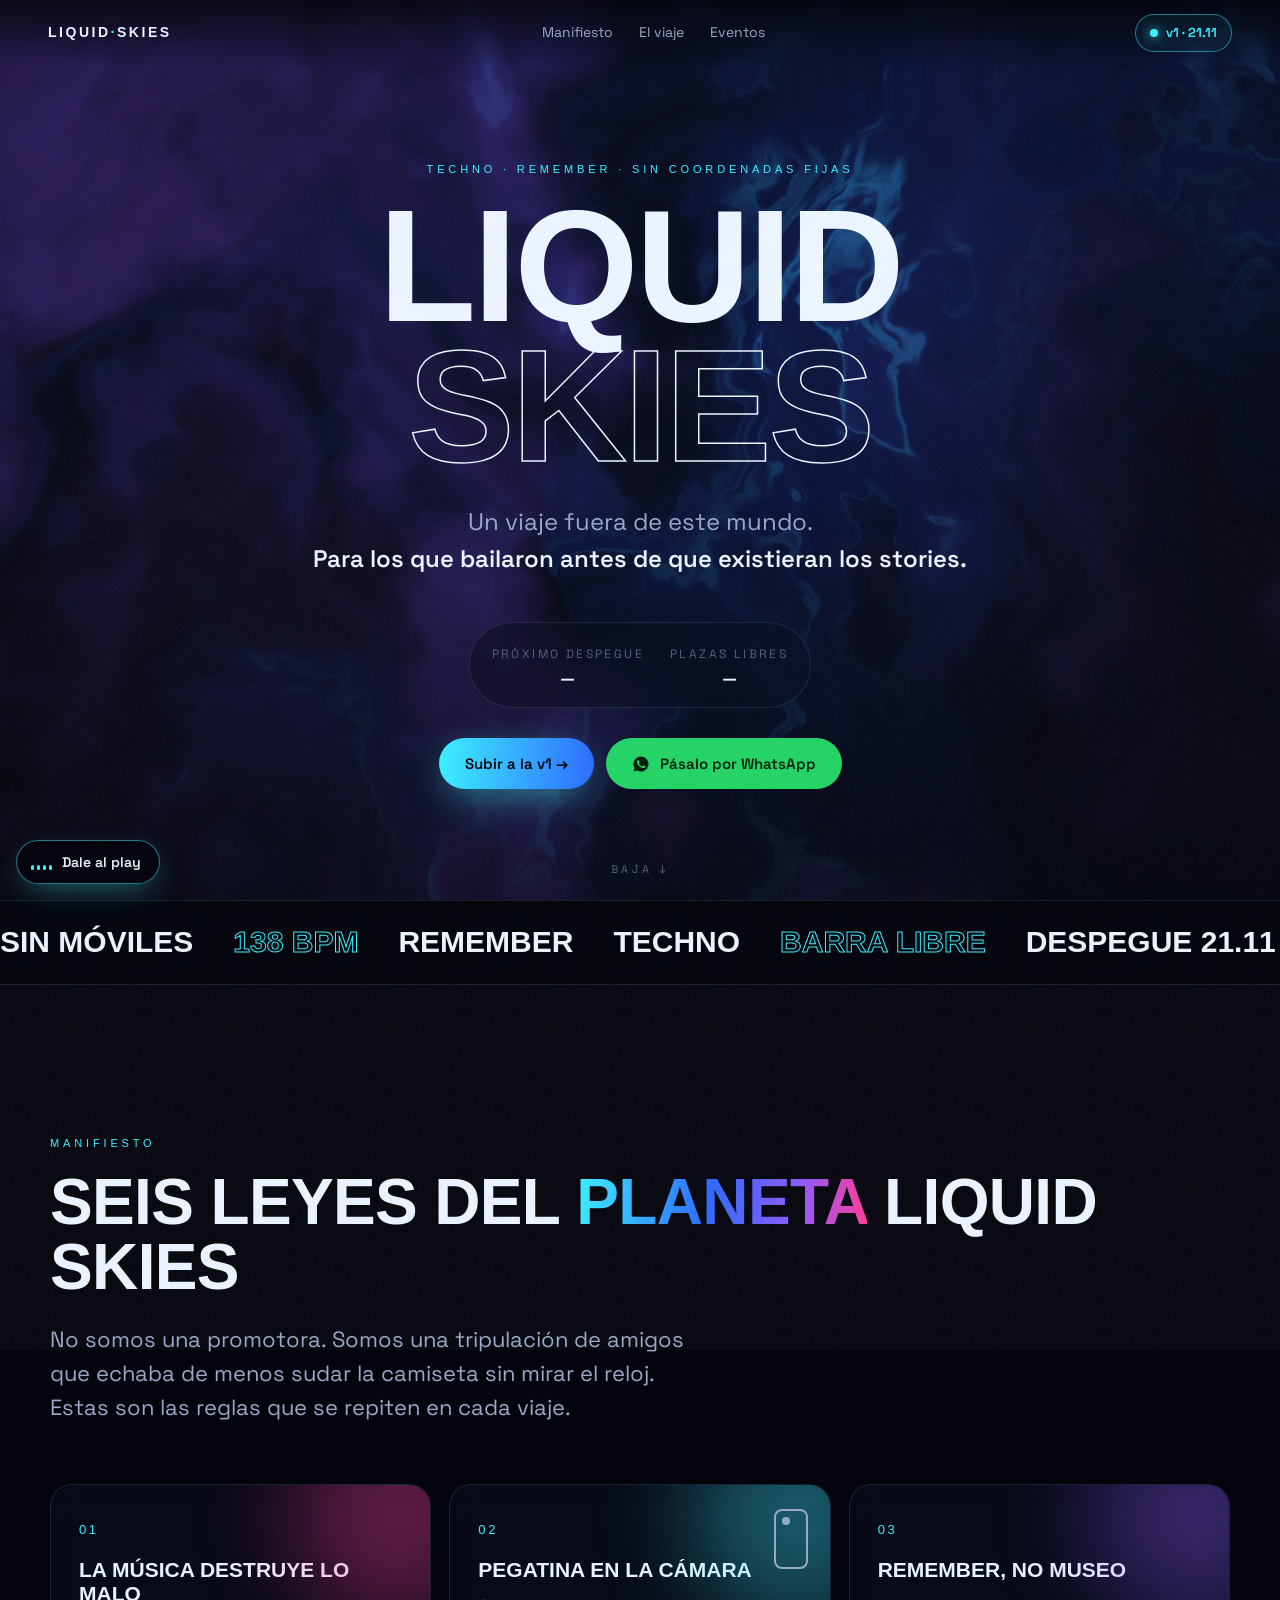
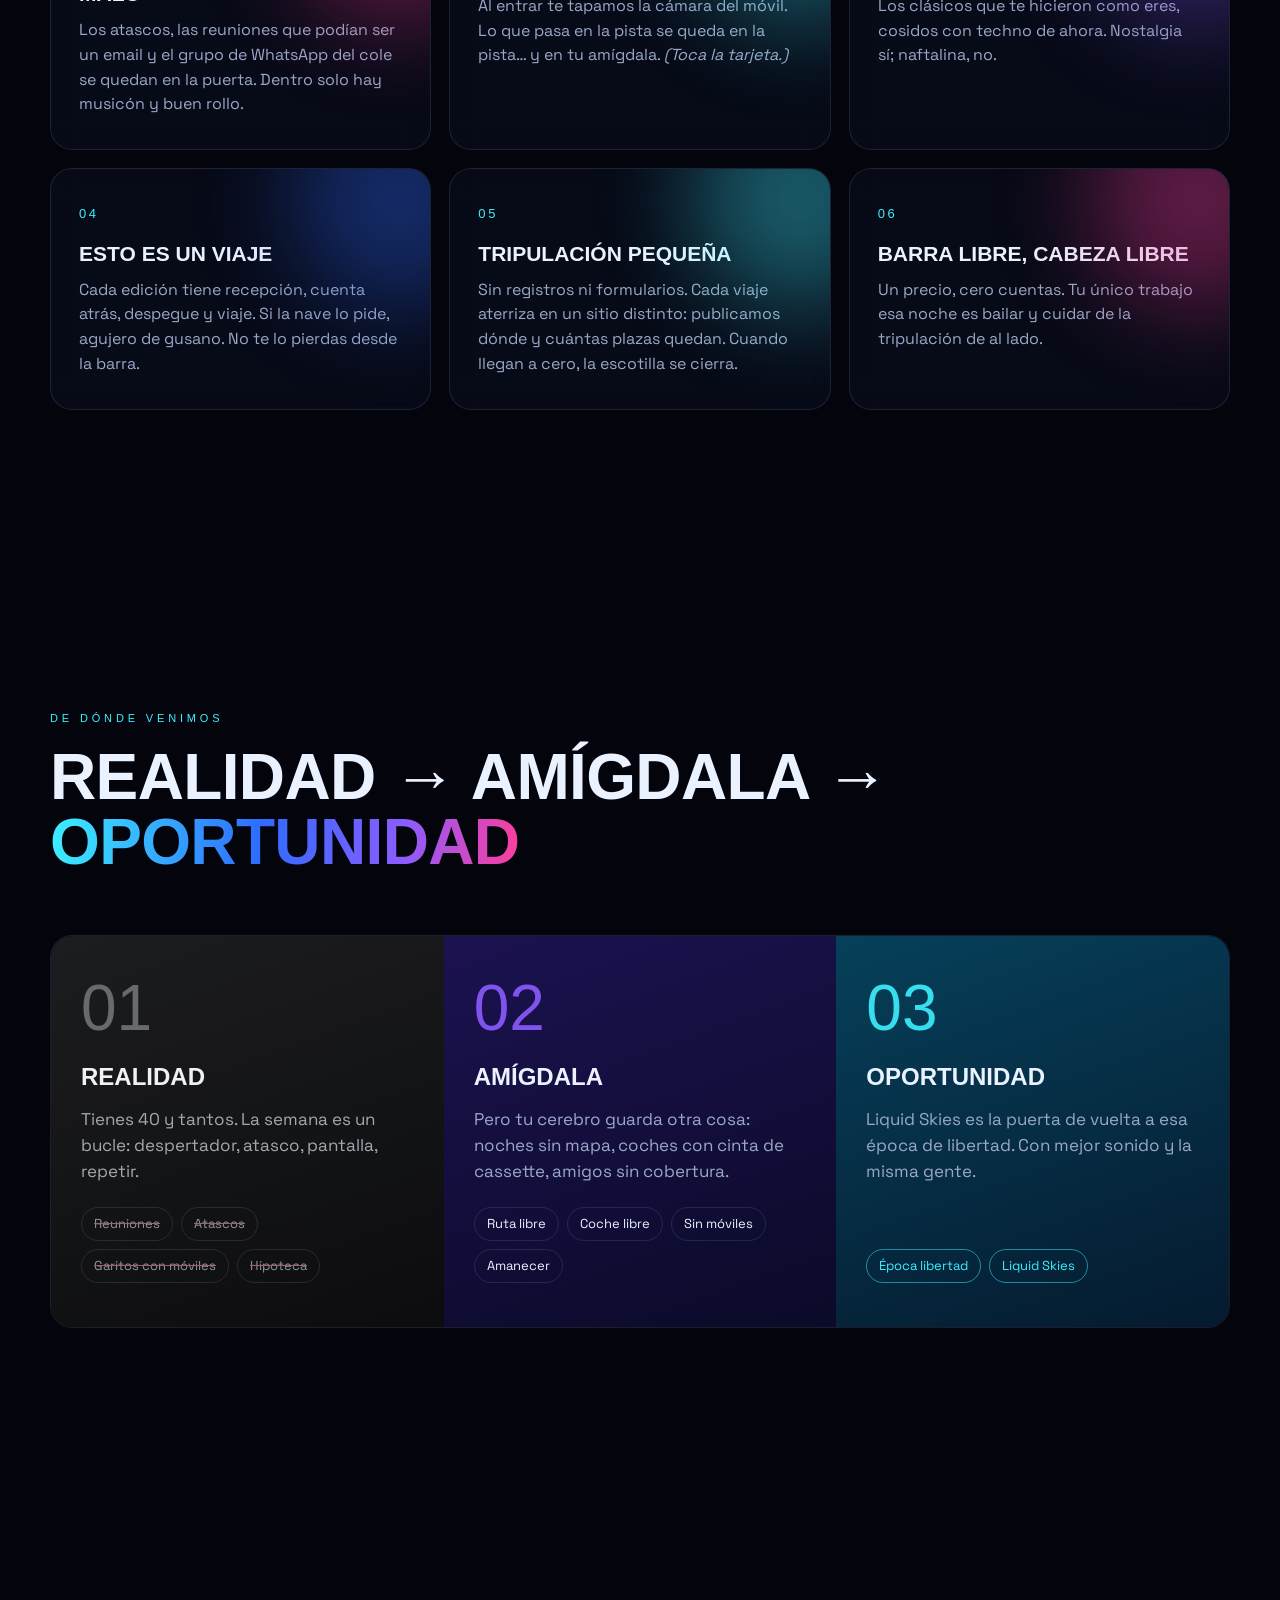
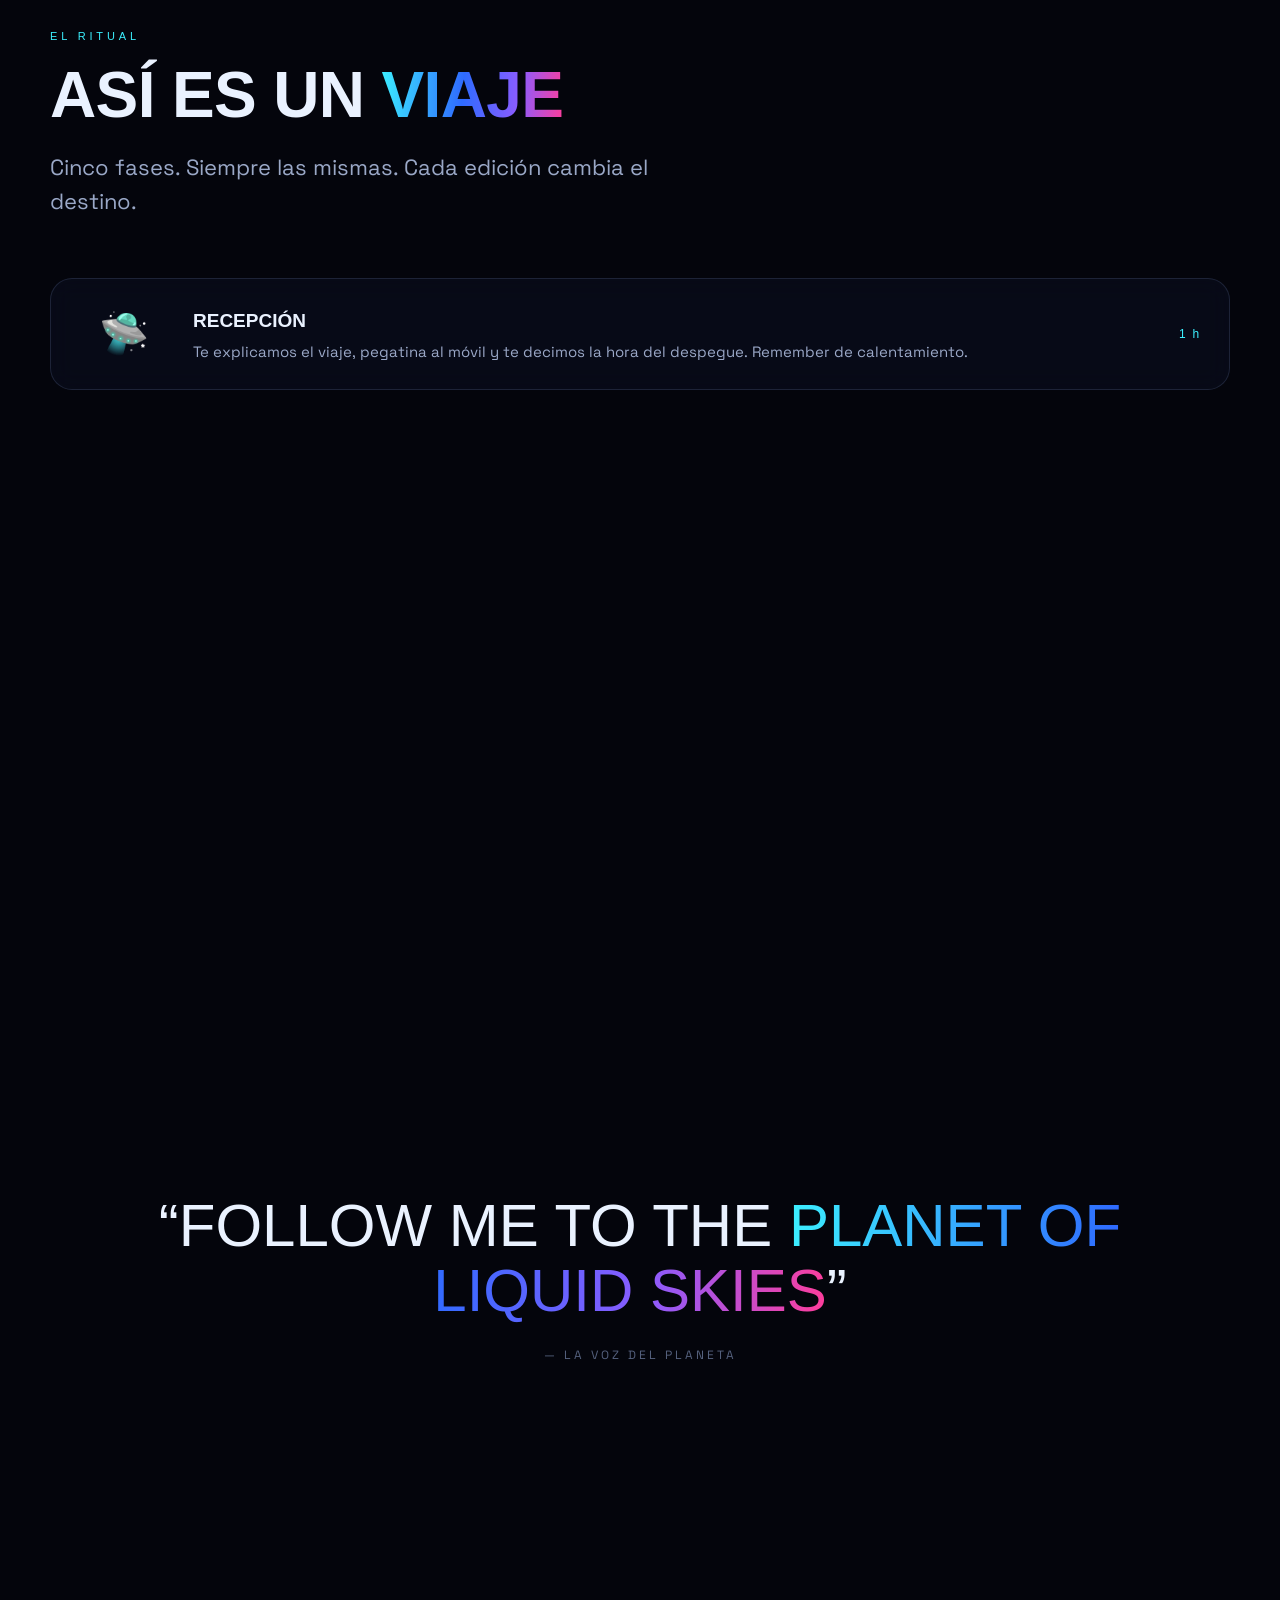
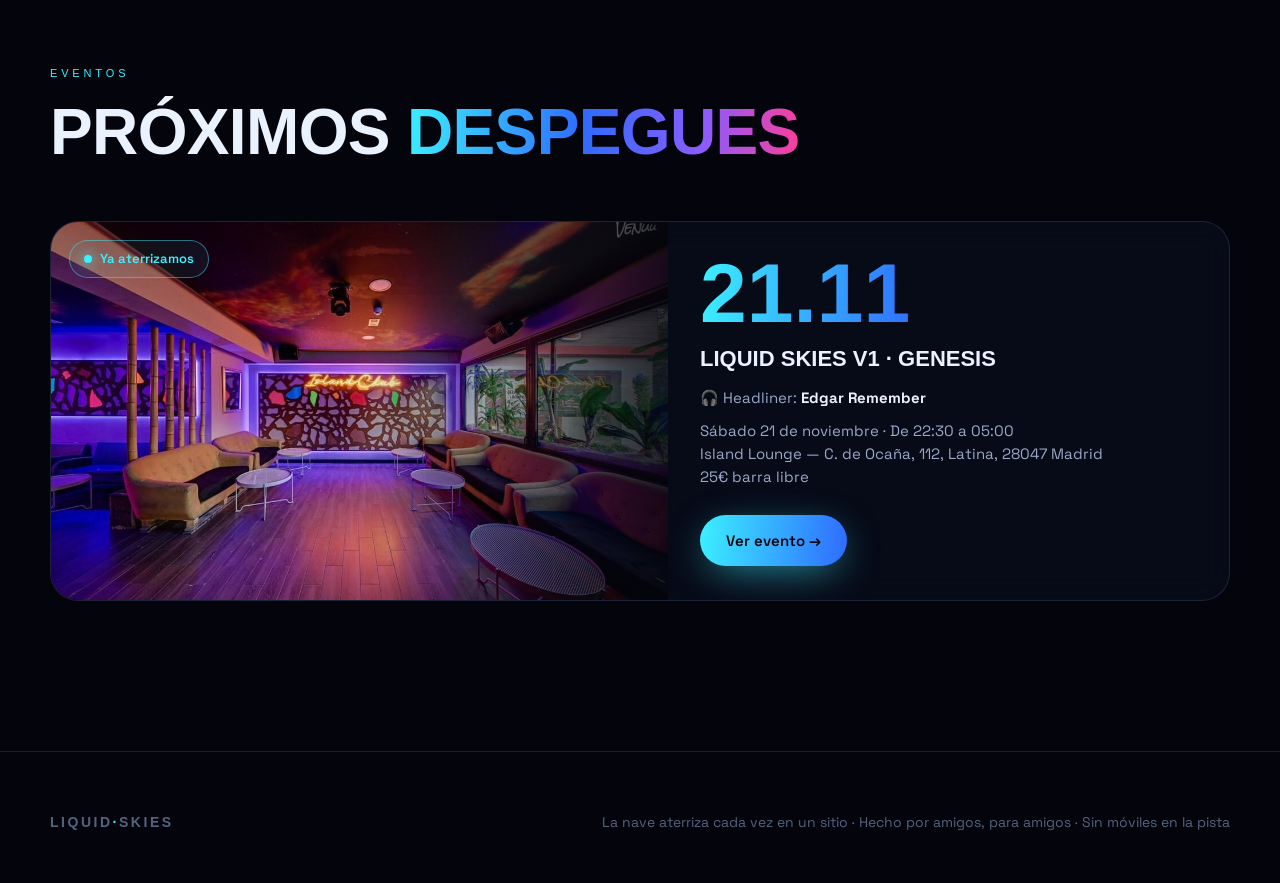
==== commit 8c893bfe: "v1: horario 22:30–05:00 (web, calendario, plan de vuelo, imagen de compartir) Co-Authored-By: Claude" ====
--- a/index.html
+++ b/index.html
@@ -25,7 +25,7 @@
 <link href="https://fonts.googleapis.com/css2?family=Space+Grotesk:wght@400;500;600;700&family=Syncopate:wght@400;700&display=swap" rel="stylesheet">
 <link rel="stylesheet" href="/css/style.css">
 </head>
-<body data-share="🌌 Liquid Skies v1 · Techno & Remember con Edgar Remember · Sáb 21 Nov, Island Lounge (Latina) desde las 20:00. Barra libre 25€. ¿Te subes a la nave?">
+<body data-share="🌌 Liquid Skies v1 · Techno & Remember con Edgar Remember · Sáb 21 Nov, Island Lounge (Latina) de 22:30 a 05:00. Barra libre 25€. ¿Te subes a la nave?">
 <canvas id="sky" aria-hidden="true"></canvas>
 <div class="grain" aria-hidden="true"></div>
 
